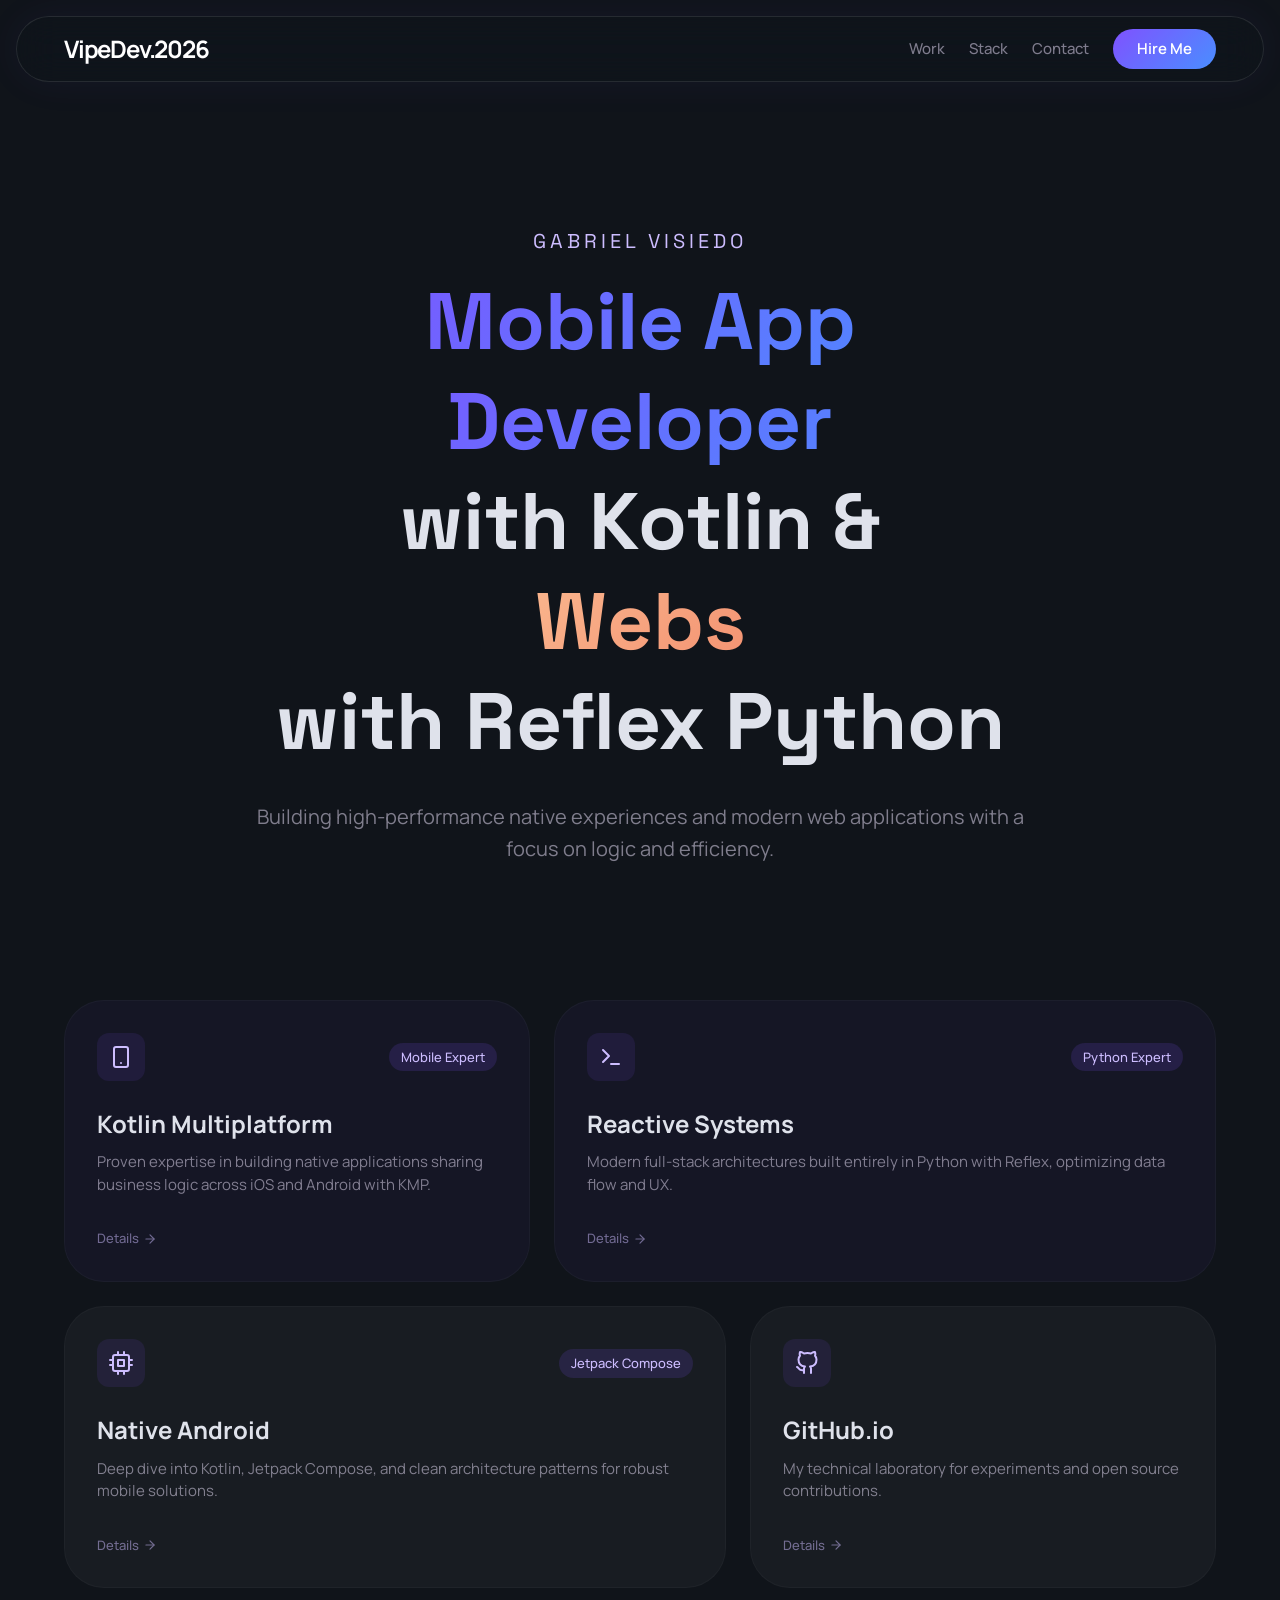
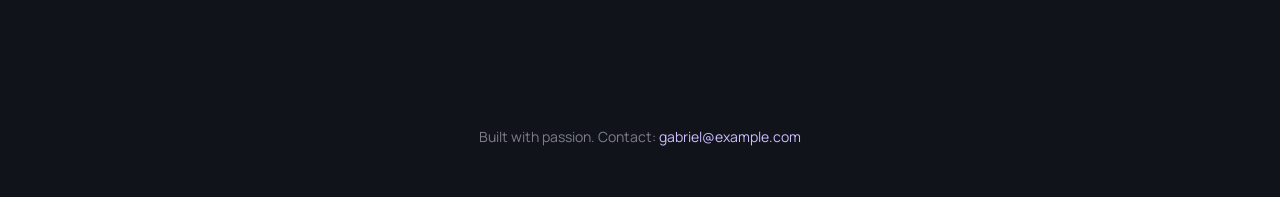
==== index.html @ 8b416e7c "Convert to static HTML/CSS portfolio" ====
<!DOCTYPE html>
<html lang="en">
<head>
    <meta charset="UTF-8">
    <meta name="viewport" content="width=device-width, initial-scale=1.0">
    <title>Gabriel Visiedo | VipeDev ARCHITECT.2026</title>
    <link rel="icon" type="image/x-icon" href="favicon.ico">
    <link rel="preconnect" href="https://fonts.googleapis.com">
    <link rel="preconnect" href="https://fonts.gstatic.com" crossorigin>
    <link href="https://fonts.googleapis.com/css2?family=Manrope:wght@400;600;800&family=Space+Grotesk:wght@500;700&display=swap" rel="stylesheet">
    <link rel="stylesheet" href="styles.css">
</head>
<body>
    <nav class="navbar">
        <div class="navbar-content">
            <h1 class="logo">VipeDev.2026</h1>
            <div class="nav-links">
                <a href="#work" class="nav-link">Work</a>
                <a href="#stack" class="nav-link">Stack</a>
                <a href="#contact" class="nav-link">Contact</a>
                <a href="mailto:gabriel@example.com" class="btn-primary">Hire Me</a>
            </div>
        </div>
    </nav>

    <main>
        <section class="hero">
            <p class="hero-subtitle">Gabriel Visiedo</p>
            <h1 class="hero-title">
                <span class="text-gradient-purple">Mobile App</span>
                <span class="text-gradient-purple">Developer</span>
                <span>with Kotlin &</span>
                <span class="text-gradient-orange">Webs</span>
                <span>with Reflex Python</span>
            </h1>
            <p class="hero-description">
                Building high-performance native experiences and modern web applications with a focus on logic and efficiency.
            </p>
        </section>

        <section class="bento-grid" id="work">
            <article class="bento-card featured">
                <div class="card-header">
                    <div class="icon-box">
                        <svg xmlns="http://www.w3.org/2000/svg" width="24" height="24" viewBox="0 0 24 24" fill="none" stroke="currentColor" stroke-width="2" stroke-linecap="round" stroke-linejoin="round"><rect x="5" y="2" width="14" height="20" rx="2" ry="2"></rect><line x1="12" y1="18" x2="12.01" y2="18"></line></svg>
                    </div>
                    <span class="badge">Mobile Expert</span>
                </div>
                <div class="card-content">
                    <h3>Kotlin Multiplatform</h3>
                    <p>Proven expertise in building native applications sharing business logic across iOS and Android with KMP.</p>
                </div>
                <div class="card-footer">
                    <span>Details</span>
                    <svg xmlns="http://www.w3.org/2000/svg" width="14" height="14" viewBox="0 0 24 24" fill="none" stroke="currentColor" stroke-width="2" stroke-linecap="round" stroke-linejoin="round"><line x1="5" y1="12" x2="19" y2="12"></line><polyline points="12 5 19 12 12 19"></polyline></svg>
                </div>
            </article>

            <article class="bento-card featured">
                <div class="card-header">
                    <div class="icon-box">
                        <svg xmlns="http://www.w3.org/2000/svg" width="24" height="24" viewBox="0 0 24 24" fill="none" stroke="currentColor" stroke-width="2" stroke-linecap="round" stroke-linejoin="round"><polyline points="4 17 10 11 4 5"></polyline><line x1="12" y1="19" x2="20" y2="19"></line></svg>
                    </div>
                    <span class="badge">Python Expert</span>
                </div>
                <div class="card-content">
                    <h3>Reactive Systems</h3>
                    <p>Modern full-stack architectures built entirely in Python with Reflex, optimizing data flow and UX.</p>
                </div>
                <div class="card-footer">
                    <span>Details</span>
                    <svg xmlns="http://www.w3.org/2000/svg" width="14" height="14" viewBox="0 0 24 24" fill="none" stroke="currentColor" stroke-width="2" stroke-linecap="round" stroke-linejoin="round"><line x1="5" y1="12" x2="19" y2="12"></line><polyline points="12 5 19 12 12 19"></polyline></svg>
                </div>
            </article>

            <article class="bento-card">
                <div class="card-header">
                    <div class="icon-box">
                        <svg xmlns="http://www.w3.org/2000/svg" width="24" height="24" viewBox="0 0 24 24" fill="none" stroke="currentColor" stroke-width="2" stroke-linecap="round" stroke-linejoin="round"><rect x="4" y="4" width="16" height="16" rx="2" ry="2"></rect><rect x="9" y="9" width="6" height="6"></rect><line x1="9" y1="1" x2="9" y2="4"></line><line x1="15" y1="1" x2="15" y2="4"></line><line x1="9" y1="20" x2="9" y2="23"></line><line x1="15" y1="20" x2="15" y2="23"></line><line x1="20" y1="9" x2="23" y2="9"></line><line x1="20" y1="14" x2="23" y2="14"></line><line x1="1" y1="9" x2="4" y2="9"></line><line x1="1" y1="14" x2="4" y2="14"></line></svg>
                    </div>
                    <span class="badge">Jetpack Compose</span>
                </div>
                <div class="card-content">
                    <h3>Native Android</h3>
                    <p>Deep dive into Kotlin, Jetpack Compose, and clean architecture patterns for robust mobile solutions.</p>
                </div>
                <div class="card-footer">
                    <span>Details</span>
                    <svg xmlns="http://www.w3.org/2000/svg" width="14" height="14" viewBox="0 0 24 24" fill="none" stroke="currentColor" stroke-width="2" stroke-linecap="round" stroke-linejoin="round"><line x1="5" y1="12" x2="19" y2="12"></line><polyline points="12 5 19 12 12 19"></polyline></svg>
                </div>
            </article>

            <article class="bento-card">
                <div class="card-header">
                    <div class="icon-box">
                        <svg xmlns="http://www.w3.org/2000/svg" width="24" height="24" viewBox="0 0 24 24" fill="none" stroke="currentColor" stroke-width="2" stroke-linecap="round" stroke-linejoin="round"><path d="M9 19c-5 1.5-5-2.5-7-3m14 6v-3.87a3.37 3.37 0 0 0-.94-2.61c3.14-.35 6.44-1.54 6.44-7A5.44 5.44 0 0 0 20 4.77 5.07 5.07 0 0 0 19.91 1S18.73.65 16 2.48a13.38 13.38 0 0 0-7 0C6.27.65 5.09 1 5.09 1A5.07 5.07 0 0 0 5 4.77a5.44 5.44 0 0 0-1.5 3.78c0 5.42 3.3 6.61 6.44 7A3.37 3.37 0 0 0 9 18.13V22"></path></svg>
                    </div>
                </div>
                <div class="card-content">
                    <h3>GitHub.io</h3>
                    <p>My technical laboratory for experiments and open source contributions.</p>
                </div>
                <div class="card-footer">
                    <span>Details</span>
                    <svg xmlns="http://www.w3.org/2000/svg" width="14" height="14" viewBox="0 0 24 24" fill="none" stroke="currentColor" stroke-width="2" stroke-linecap="round" stroke-linejoin="round"><line x1="5" y1="12" x2="19" y2="12"></line><polyline points="12 5 19 12 12 19"></polyline></svg>
                </div>
            </article>
        </section>
    </main>

    <footer id="contact">
        <p>Built with passion. Contact: <a href="mailto:gabriel@example.com">gabriel@example.com</a></p>
    </footer>
</body>
</html>
---- styles.css ----
:root {
    --bg-primary: #10141a;
    --bg-card: #181c22;
    --bg-card-hover: #1c2026;
    --text-primary: #dfe2eb;
    --text-secondary: rgba(202, 195, 216, 0.6);
    --text-accent: #cdbdff;
    --accent-purple: #7f52ff;
    --accent-blue: #4a8eff;
    --accent-orange: #ee755a;
    --border-subtle: rgba(255, 255, 255, 0.03);
    --border-accent: rgba(127, 82, 255, 0.2);
    --shadow-purple: rgba(127, 82, 255, 0.06);
}

* {
    margin: 0;
    padding: 0;
    box-sizing: border-box;
}

html {
    scroll-behavior: smooth;
}

body {
    font-family: 'Manrope', -apple-system, BlinkMacSystemFont, sans-serif;
    background-color: var(--bg-primary);
    color: var(--text-primary);
    line-height: 1.6;
    min-height: 100vh;
}

.navbar {
    position: fixed;
    top: 1rem;
    left: 1rem;
    right: 1rem;
    z-index: 1000;
    backdrop-filter: blur(20px) saturate(150%);
    -webkit-backdrop-filter: blur(20px) saturate(150%);
    background-color: rgba(16, 20, 26, 0.4);
    border: 1px solid rgba(255, 255, 255, 0.1);
    border-radius: 9999px;
    box-shadow: 0 0 40px var(--shadow-purple);
}

.navbar-content {
    max-width: 1200px;
    margin: 0 auto;
    padding: 0.75rem 1.5rem;
    display: flex;
    align-items: center;
    justify-content: space-between;
}

.logo {
    font-size: 1.5rem;
    font-weight: 700;
    letter-spacing: -0.05em;
    color: white;
}

.nav-links {
    display: flex;
    align-items: center;
    gap: 1.5rem;
}

.nav-link {
    color: var(--text-secondary);
    text-decoration: none;
    font-weight: 500;
    font-size: 0.9375rem;
    transition: color 0.2s ease;
}

.nav-link:hover {
    color: var(--text-primary);
}

.btn-primary {
    background: linear-gradient(135deg, var(--accent-purple), var(--accent-blue));
    color: white;
    padding: 0.5rem 1.5rem;
    border-radius: 9999px;
    text-decoration: none;
    font-weight: 600;
    font-size: 0.9375rem;
    transition: transform 0.2s ease, box-shadow 0.2s ease;
}

.btn-primary:hover {
    transform: translateY(-2px);
    box-shadow: 0 4px 20px rgba(127, 82, 255, 0.3);
}

main {
    max-width: 1200px;
    margin: 0 auto;
    padding: 0 1.5rem;
}

.hero {
    padding-top: 25vh;
    padding-bottom: 15vh;
    text-align: center;
    display: flex;
    flex-direction: column;
    align-items: center;
    gap: 1rem;
}

.hero-subtitle {
    font-family: 'Space Grotesk', sans-serif;
    font-size: 1.25rem;
    color: var(--text-accent);
    text-transform: uppercase;
    letter-spacing: 0.2em;
}

.hero-title {
    font-family: 'Space Grotesk', sans-serif;
    font-size: clamp(2.5rem, 8vw, 5rem);
    font-weight: 700;
    line-height: 1.2;
    max-width: 1000px;
    display: flex;
    flex-direction: column;
    gap: 0.25rem;
}

.hero-title span {
    display: block;
}

.text-gradient-purple {
    background: linear-gradient(135deg, var(--accent-purple), var(--accent-blue));
    -webkit-background-clip: text;
    background-clip: text;
    color: transparent;
}

.text-gradient-orange {
    background: linear-gradient(135deg, #ffd3a5, var(--accent-orange));
    -webkit-background-clip: text;
    background-clip: text;
    color: transparent;
}

.hero-description {
    font-size: 1.25rem;
    color: var(--text-secondary);
    max-width: 800px;
    margin-top: 1rem;
}

.bento-grid {
    display: grid;
    grid-template-columns: repeat(12, 1fr);
    gap: 1.5rem;
    padding-bottom: 10vh;
}

.bento-card {
    background-color: var(--bg-card);
    border: 1px solid var(--border-subtle);
    border-radius: 2.5rem;
    padding: 2rem;
    display: flex;
    flex-direction: column;
    cursor: pointer;
    transition: all 0.4s cubic-bezier(0.16, 1, 0.3, 1);
    position: relative;
    overflow: hidden;
    min-height: 280px;
}

.bento-card:hover {
    background-color: var(--bg-card-hover);
    border-color: var(--border-accent);
    transform: translateY(-8px);
    box-shadow: 0 20px 40px rgba(0, 0, 0, 0.4), 0 0 20px rgba(127, 82, 255, 0.05);
}

.bento-card.featured {
    background-color: rgba(127, 82, 255, 0.05);
}

.bento-card:nth-child(1) { grid-column: span 12; }
.bento-card:nth-child(2) { grid-column: span 12; }
.bento-card:nth-child(3) { grid-column: span 12; }
.bento-card:nth-child(4) { grid-column: span 12; }

@media (min-width: 1024px) {
    .bento-card:nth-child(1) { grid-column: span 5; }
    .bento-card:nth-child(2) { grid-column: span 7; }
    .bento-card:nth-child(3) { grid-column: span 7; }
    .bento-card:nth-child(4) { grid-column: span 5; }
}

.card-header {
    display: flex;
    align-items: center;
    justify-content: space-between;
    margin-bottom: 1.5rem;
}

.icon-box {
    width: 48px;
    height: 48px;
    background-color: rgba(127, 82, 255, 0.1);
    border-radius: 0.75rem;
    display: flex;
    align-items: center;
    justify-content: center;
    color: var(--text-accent);
}

.badge {
    background-color: rgba(127, 82, 255, 0.15);
    color: var(--text-accent);
    padding: 0.25rem 0.75rem;
    border-radius: 9999px;
    font-size: 0.8125rem;
    font-weight: 500;
}

.card-content {
    flex: 1;
    display: flex;
    flex-direction: column;
    gap: 0.5rem;
}

.card-content h3 {
    font-size: 1.5rem;
    font-weight: 700;
}

.card-content p {
    color: var(--text-secondary);
    font-size: 0.9375rem;
    line-height: 1.5;
}

.card-footer {
    display: flex;
    align-items: center;
    gap: 0.25rem;
    margin-top: 2rem;
    font-size: 0.8125rem;
    font-weight: 500;
    color: var(--text-accent);
    opacity: 0.5;
    transition: all 0.3s ease;
}

.bento-card:hover .card-footer {
    opacity: 1;
    transform: translateX(4px);
}

.card-footer svg {
    transition: transform 0.3s ease;
}

.bento-card:hover .card-footer svg {
    transform: translateX(4px);
}

footer {
    text-align: center;
    padding: 3rem;
    color: var(--text-secondary);
    font-size: 0.875rem;
}

footer a {
    color: var(--text-accent);
    text-decoration: none;
}

footer a:hover {
    text-decoration: underline;
}

@media (max-width: 768px) {
    .nav-links {
        display: none;
    }
    
    .hero-title {
        font-size: 2rem;
    }
    
    .hero-description {
        font-size: 1rem;
    }
}
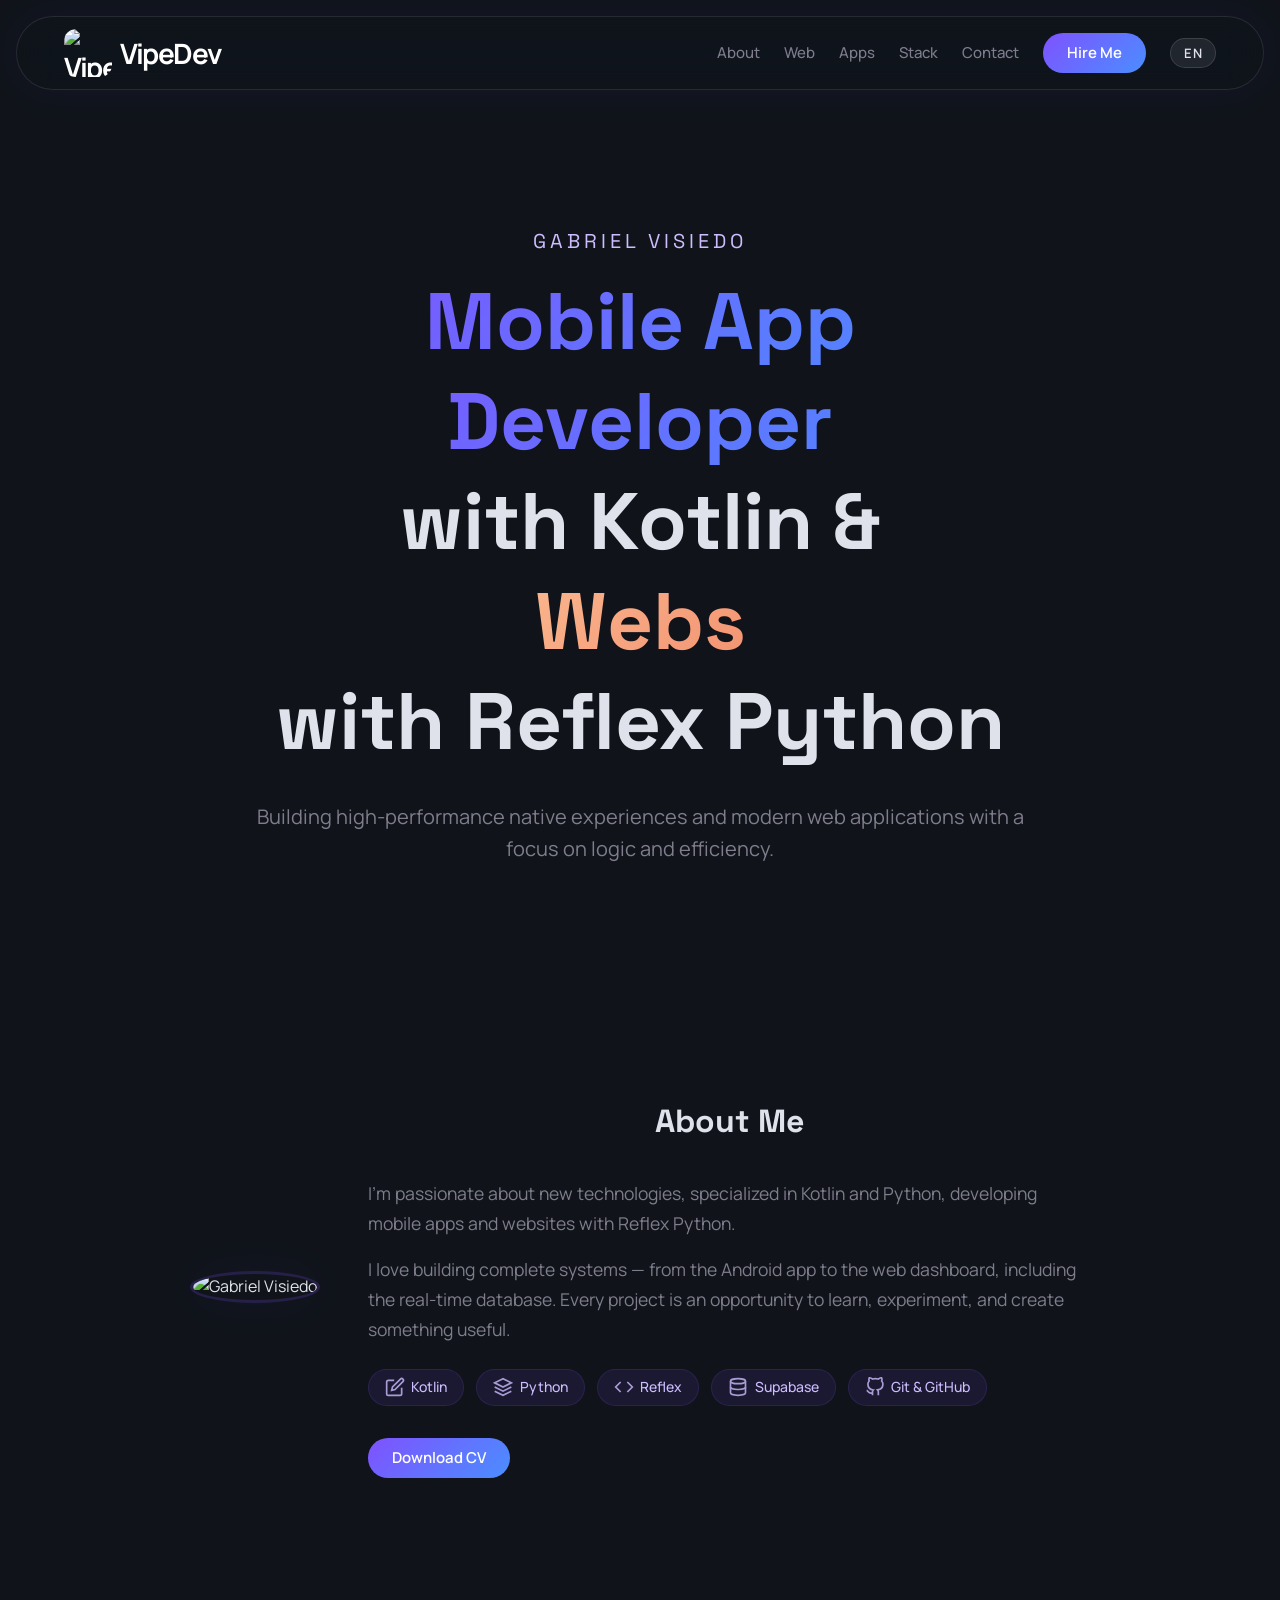
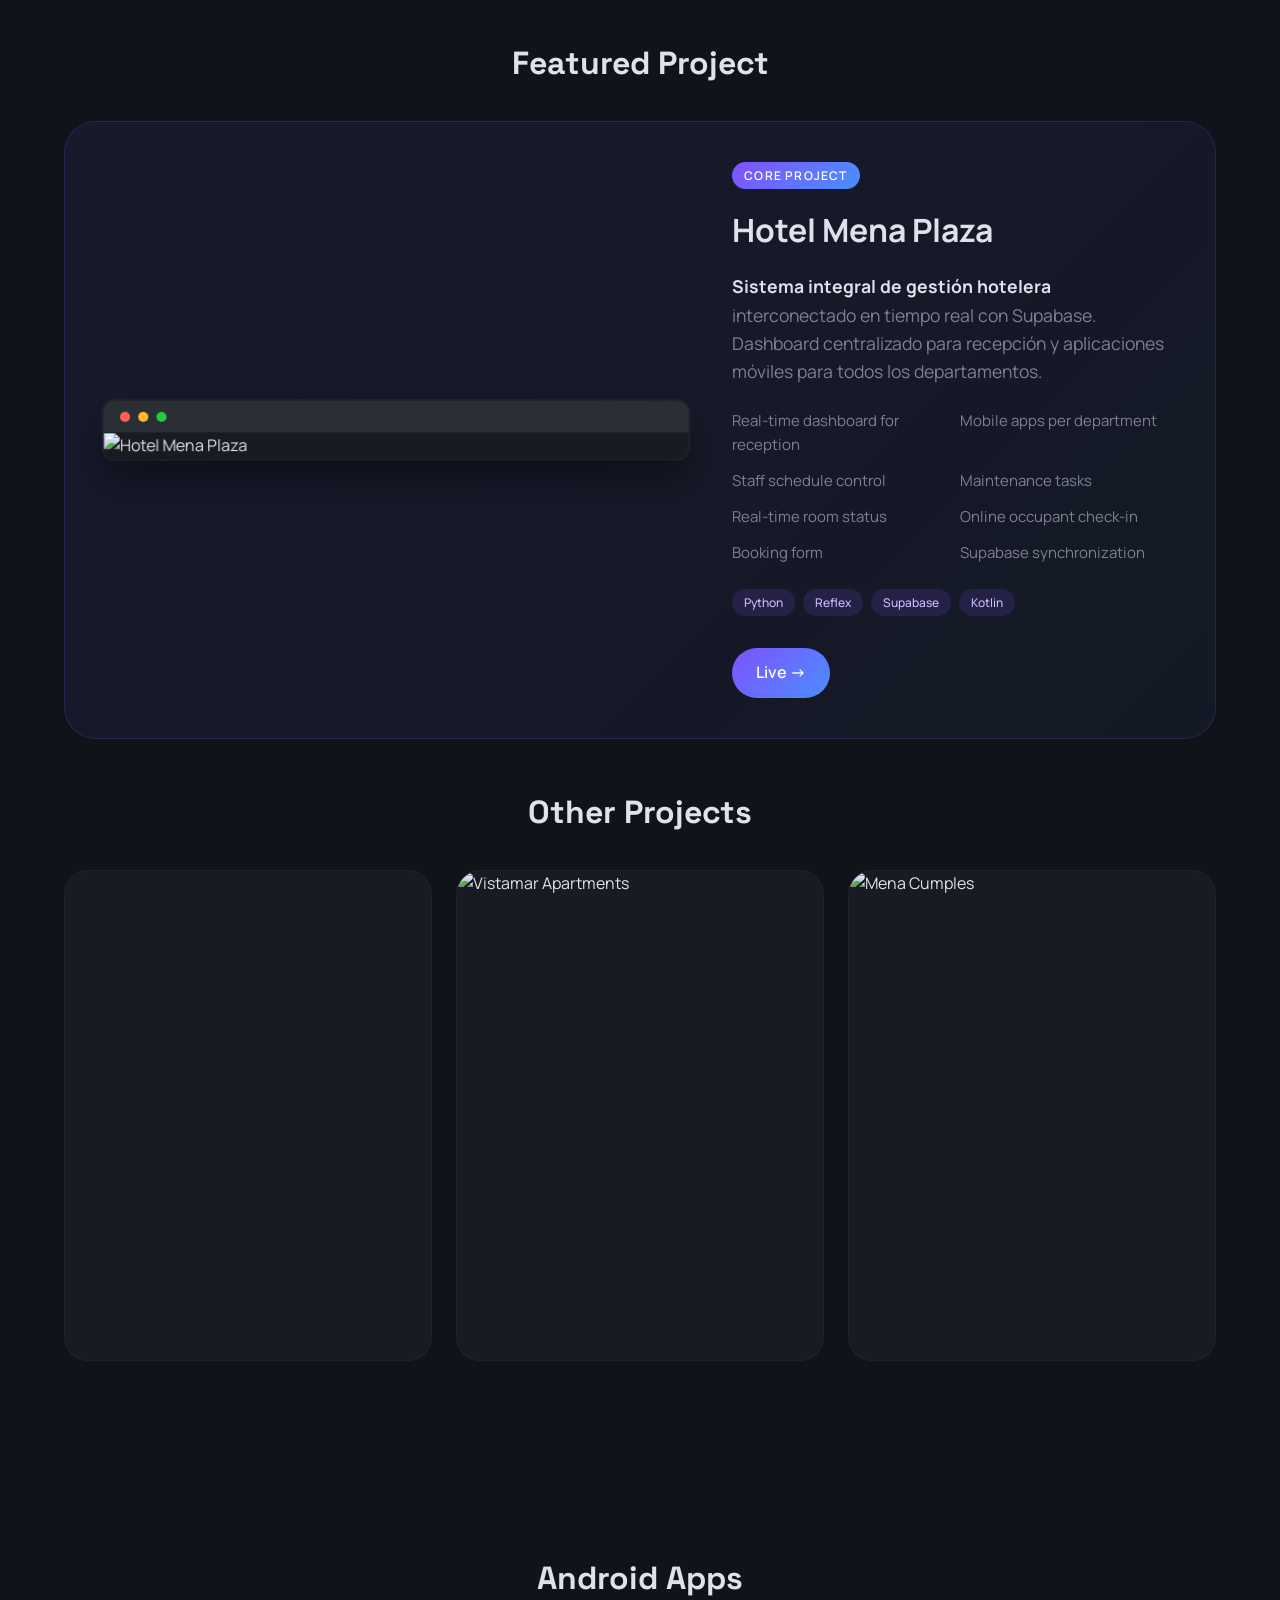
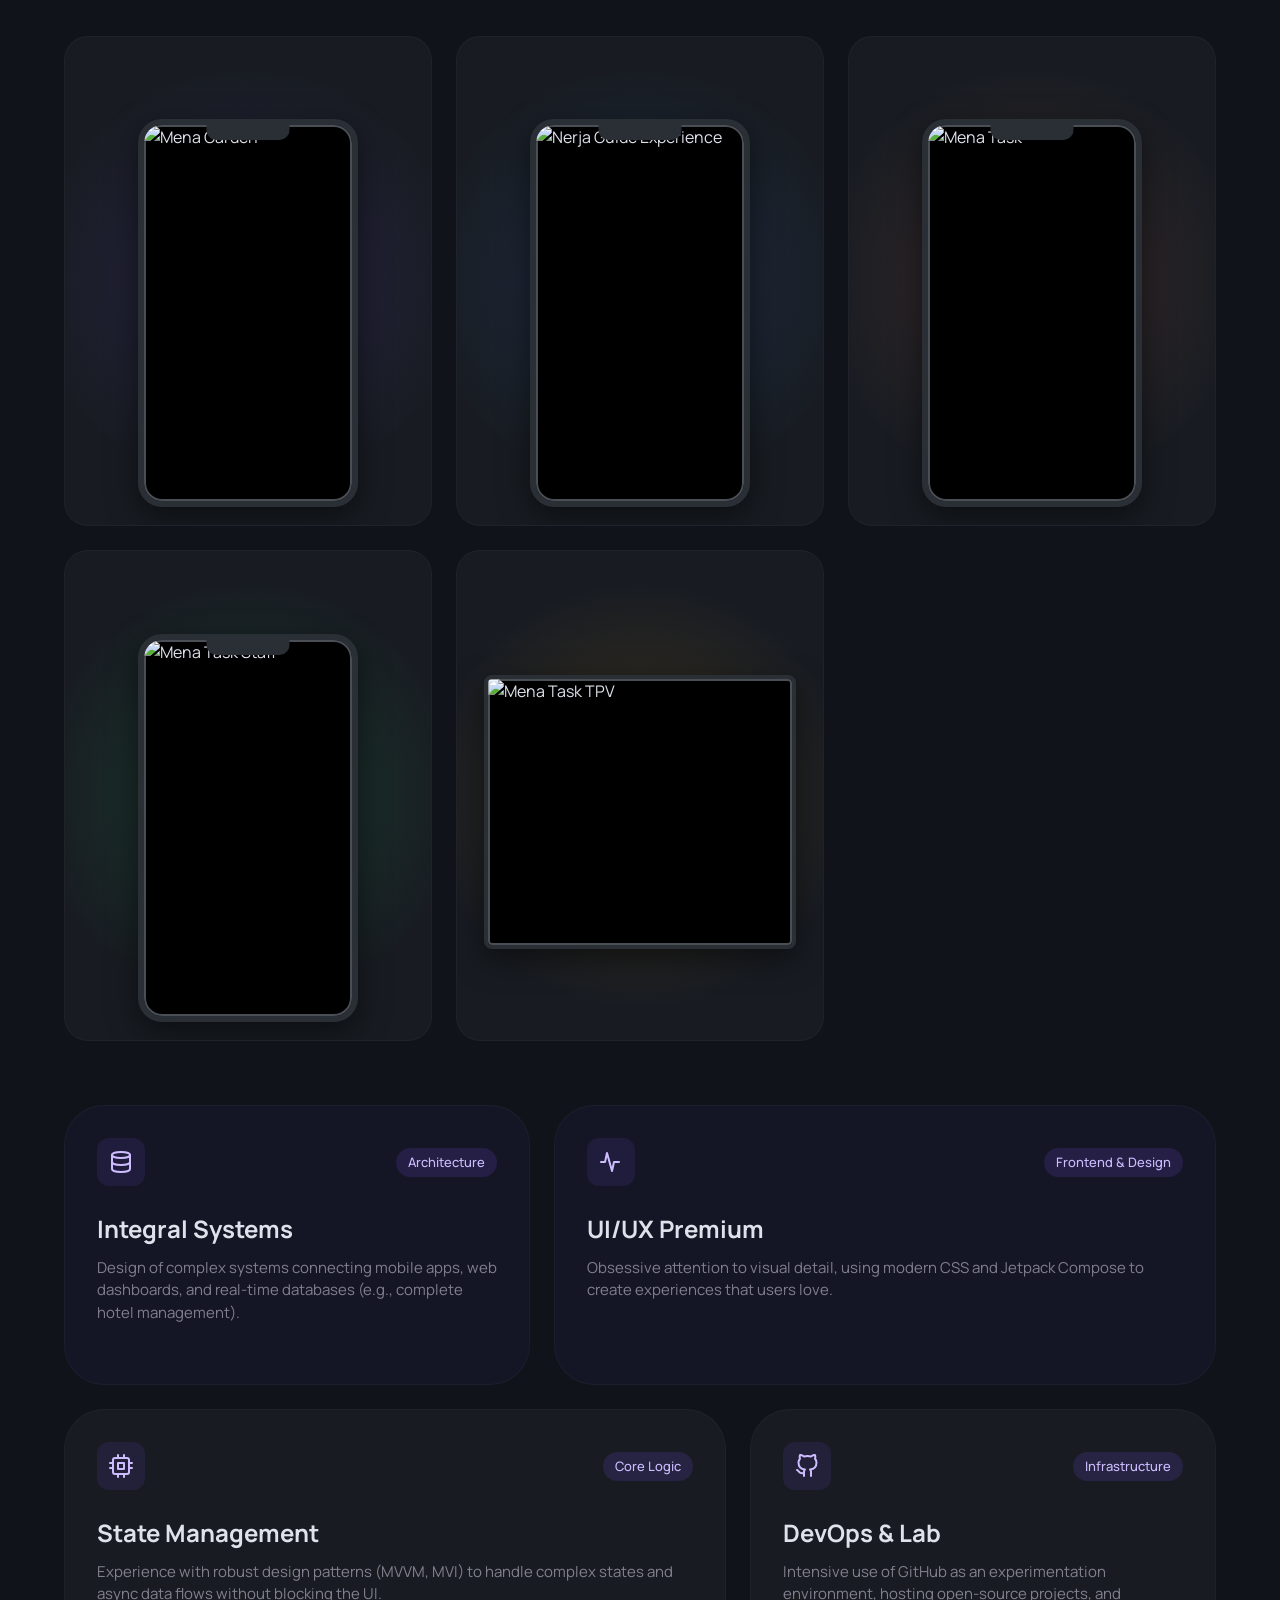
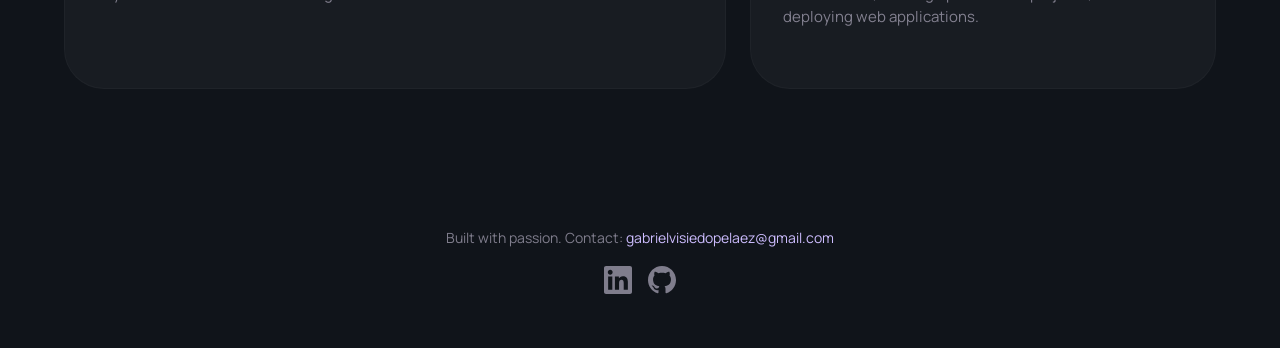
==== commit d019d172: "actualizando web con nuevas features" ====
--- a/index.html
+++ b/index.html
@@ -1,10 +1,19 @@
 <!DOCTYPE html>
-<html lang="en">
+<html lang="es">
 <head>
     <meta charset="UTF-8">
     <meta name="viewport" content="width=device-width, initial-scale=1.0">
     <title>Gabriel Visiedo | VipeDev ARCHITECT.2026</title>
-    <link rel="icon" type="image/x-icon" href="favicon.ico">
+    <link rel="icon" href="favicon.ico">
+    <meta name="description" content="Gabriel Visiedo | VipeDev – Mobile App Developer with Kotlin & Web Developer with Reflex Python. Portafolio de aplicaciones Android, dashboards web y sistemas integrales.">
+    <meta property="og:title" content="Gabriel Visiedo | VipeDev">
+    <meta property="og:description" content="Mobile App Developer with Kotlin & Web Developer with Reflex Python. Building high-performance native experiences and modern web applications.">
+    <meta property="og:image" content="https://gaby79dev.github.io/images/icon.webp">
+    <meta property="og:url" content="https://gaby79dev.github.io">
+    <meta property="og:type" content="website">
+    <meta name="twitter:card" content="summary_large_image">
+    <meta name="twitter:title" content="Gabriel Visiedo | VipeDev">
+    <meta name="twitter:description" content="Mobile App Developer with Kotlin & Web Developer with Reflex Python.">
     <link rel="preconnect" href="https://fonts.googleapis.com">
     <link rel="preconnect" href="https://fonts.gstatic.com" crossorigin>
     <link href="https://fonts.googleapis.com/css2?family=Manrope:wght@400;600;800&family=Space+Grotesk:wght@500;700&display=swap" rel="stylesheet">
@@ -13,63 +22,280 @@
 <body>
     <nav class="navbar">
         <div class="navbar-content">
-            <h1 class="logo">VipeDev.2026</h1>
-            <div class="nav-links">
-                <a href="#work" class="nav-link">Work</a>
-                <a href="#stack" class="nav-link">Stack</a>
-                <a href="#contact" class="nav-link">Contact</a>
-                <a href="mailto:gabriel@example.com" class="btn-primary">Hire Me</a>
+            <h1 class="logo">
+                <img src="images/icon.webp" alt="VipeDev" class="logo-icon">
+                VipeDev
+            </h1>
+            <button class="hamburger" aria-label="Abrir menú" aria-expanded="false">
+                <span></span>
+                <span></span>
+                <span></span>
+            </button>
+            <div class="nav-links" id="navLinks">
+                <a href="#about" class="nav-link" data-nav data-i18n="nav-about">Sobre mí</a>
+                <a href="#projects" class="nav-link" data-nav data-i18n="nav-projects">Web</a>
+                <a href="#apps" class="nav-link" data-nav data-i18n="nav-apps">Apps</a>
+                <a href="#work" class="nav-link" data-nav data-i18n="nav-stack">Stack</a>
+                <a href="#contact" class="nav-link" data-nav data-i18n="nav-contact">Contacto</a>
+                <a href="mailto:gabrielvisiedopelaez@gmail.com" class="btn-primary" data-nav data-i18n="nav-hire">Contrátame</a>
+                <button class="lang-toggle" data-nav onclick="toggleLanguage()" aria-label="Cambiar idioma">
+                    <span class="lang-current" id="langLabel">ES</span>
+                </button>
             </div>
         </div>
     </nav>
 
     <main>
         <section class="hero">
-            <p class="hero-subtitle">Gabriel Visiedo</p>
+            <p class="hero-subtitle" data-i18n="hero-subtitle">Gabriel Visiedo</p>
             <h1 class="hero-title">
-                <span class="text-gradient-purple">Mobile App</span>
-                <span class="text-gradient-purple">Developer</span>
-                <span>with Kotlin &</span>
-                <span class="text-gradient-orange">Webs</span>
-                <span>with Reflex Python</span>
+                <span class="text-gradient-purple" data-i18n="hero-line-1">Mobile App</span>
+                <span class="text-gradient-purple" data-i18n="hero-line-2">Developer</span>
+                <span data-i18n="hero-line-3">con Kotlin &</span>
+                <span class="text-gradient-orange" data-i18n="hero-line-4">Webs</span>
+                <span data-i18n="hero-line-5">con Reflex Python</span>
             </h1>
-            <p class="hero-description">
-                Building high-performance native experiences and modern web applications with a focus on logic and efficiency.
+            <p class="hero-description" data-i18n="hero-desc">
+                Creando experiencias nativas de alto rendimiento y aplicaciones web modernas con enfoque en lógica y eficiencia.
             </p>
+        </section>
+
+        <section class="about" id="about">
+            <div class="about-content">
+                <div class="about-avatar">
+                    <img src="images/icon.webp" alt="Gabriel Visiedo" class="about-photo" loading="lazy">
+                </div>
+                <div class="about-text">
+                    <h2 class="section-title about-title" data-i18n="about-title">Sobre mí</h2>
+                    <p class="about-bio" data-i18n="about-bio-1">
+                        Soy un apasionado de las nuevas tecnologías, especializado en Kotlin y Python,
+                        desarrollando aplicaciones móviles y webs con Reflex Python.
+                    </p>
+                    <p class="about-bio" data-i18n="about-bio-2">
+                        Me encanta construir sistemas completos — desde la app Android hasta el dashboard web,
+                        pasando por la base de datos en tiempo real. Cada proyecto es una oportunidad para
+                        aprender, experimentar y crear algo útil.
+                    </p>
+                    <div class="about-stack">
+                        <span class="stack-item">
+                            <svg width="20" height="20" viewBox="0 0 24 24" fill="none" stroke="currentColor" stroke-width="2"><path d="M11 4H4a2 2 0 0 0-2 2v14a2 2 0 0 0 2 2h14a2 2 0 0 0 2-2v-7"/><path d="M18.5 2.5a2.121 2.121 0 0 1 3 3L12 15l-4 1 1-4 9.5-9.5z"/></svg>
+                            Kotlin
+                        </span>
+                        <span class="stack-item">
+                            <svg width="20" height="20" viewBox="0 0 24 24" fill="none" stroke="currentColor" stroke-width="2"><path d="M12 2L2 7l10 5 10-5-10-5z"/><path d="M2 17l10 5 10-5"/><path d="M2 12l10 5 10-5"/></svg>
+                            Python
+                        </span>
+                        <span class="stack-item">
+                            <svg width="20" height="20" viewBox="0 0 24 24" fill="none" stroke="currentColor" stroke-width="2"><polyline points="16 18 22 12 16 6"/><polyline points="8 6 2 12 8 18"/></svg>
+                            Reflex
+                        </span>
+                        <span class="stack-item">
+                            <svg width="20" height="20" viewBox="0 0 24 24" fill="none" stroke="currentColor" stroke-width="2"><ellipse cx="12" cy="5" rx="9" ry="3"/><path d="M21 12c0 1.66-4 3-9 3s-9-1.34-9-3"/><path d="M3 5v14c0 1.66 4 3 9 3s9-1.34 9-3V5"/></svg>
+                            Supabase
+                        </span>
+                        <span class="stack-item">
+                            <svg width="20" height="20" viewBox="0 0 24 24" fill="none" stroke="currentColor" stroke-width="2"><path d="M9 19c-5 1.5-5-2.5-7-3m14 6v-3.87a3.37 3.37 0 0 0-.94-2.61c3.14-.35 6.44-1.54 6.44-7A5.44 5.44 0 0 0 20 4.77 5.07 5.07 0 0 0 19.91 1S18.73.65 16 2.48a13.38 13.38 0 0 0-7 0C6.27.65 5.09 1 5.09 1A5.07 5.07 0 0 0 5 4.77a5.44 5.44 0 0 0-1.5 3.78c0 5.42 3.3 6.61 6.44 7A3.37 3.37 0 0 0 9 18.13V22"/></svg>
+                            Git & GitHub
+                        </span>
+                    </div>
+                    <a href="#" class="btn-primary about-cv" data-i18n="about-cv" onclick="alert('Añade aquí tu CV en PDF'); return false;">Descargar CV</a>
+                </div>
+            </div>
+        </section>
+
+        <section class="projects" id="projects">
+            <h2 class="section-title" data-i18n="projects-featured">Proyecto Destacado</h2>
+            
+            <article class="featured-project">
+                <div class="browser-mockup-container">
+                    <div class="browser-mockup">
+                        <div class="browser-header">
+                            <span class="browser-dot red"></span>
+                            <span class="browser-dot yellow"></span>
+                            <span class="browser-dot green"></span>
+                        </div>
+                        <img src="images/web_hotel_1.png" alt="Hotel Mena Plaza" class="featured-screenshot" loading="lazy">
+                    </div>
+                </div>
+                <div class="featured-info">
+                    <div class="featured-badge" data-i18n="featured-badge">Proyecto Principal</div>
+                    <h3 data-i18n="featured-title">Hotel Mena Plaza</h3>
+                    <p class="featured-description" data-i18n-html="featured-desc">
+                        <strong>Sistema integral de gestión hotelera</strong> interconectado en tiempo real con Supabase. 
+                        Dashboard centralizado para recepción y aplicaciones móviles para todos los departamentos.
+                    </p>
+                    <ul class="featured-features">
+                        <li><span data-i18n="featured-1">Dashboard en tiempo real para recepción</span></li>
+                        <li><span data-i18n="featured-2">Apps móviles por departamento</span></li>
+                        <li><span data-i18n="featured-3">Control de horario del personal</span></li>
+                        <li><span data-i18n="featured-4">Tareas de mantenimiento</span></li>
+                        <li><span data-i18n="featured-5">Estado de habitaciones en tiempo real</span></li>
+                        <li><span data-i18n="featured-6">Check-in online de ocupantes</span></li>
+                        <li><span data-i18n="featured-7">Formulario de reservas</span></li>
+                        <li><span data-i18n="featured-8">Sincronización Supabase</span></li>
+                    </ul>
+                    <div class="project-tags">
+                        <span class="tag">Python</span>
+                        <span class="tag">Reflex</span>
+                        <span class="tag">Supabase</span>
+                        <span class="tag">Kotlin</span>
+                    </div>
+                    <a href="https://www.hotelmenaplaza.es/" target="_blank" class="btn-live" data-i18n="featured-live">Demo →</a>
+                </div>
+            </article>
+
+            <h2 class="section-title" data-i18n="projects-other">Otros Proyectos</h2>
+            
+            <div class="projects-grid">
+                <article class="project-card">
+                    <img src="images/web_hotel_1.png" alt="Hotel Mena Plaza" class="project-screenshot" loading="lazy" onerror="this.style.display='none'">
+                    <div class="project-overlay">
+                        <h3 data-i18n="project-hotel-title">Hotel Mena Plaza</h3>
+                        <p data-i18n="project-hotel-desc">Gestión hotelera con reservas, habitaciones y multiidioma</p>
+                        <div class="project-tags">
+                            <span class="tag">Python</span>
+                            <span class="tag">Reflex</span>
+                        </div>
+                        <a href="https://www.hotelmenaplaza.es/" target="_blank" class="project-link" data-i18n="project-hotel-live">Demo →</a>
+                    </div>
+                </article>
+
+                <article class="project-card">
+                    <img src="images/vistamar_web.png" alt="Vistamar Apartments" class="project-screenshot" loading="lazy">
+                    <div class="project-overlay">
+                        <h3 data-i18n="project-vistamar-title">Vistamar Apartments</h3>
+                        <p data-i18n="project-vistamar-desc">Web para apartamentos turísticos con booking</p>
+                        <div class="project-tags">
+                            <span class="tag">Python</span>
+                            <span class="tag">Reflex</span>
+                        </div>
+                        <a href="https://www.vistamarnerja.com/" target="_blank" class="project-link" data-i18n="project-vistamar-live">Demo →</a>
+                    </div>
+                </article>
+
+                <article class="project-card">
+                    <img src="images/mena_cumples.png" alt="Mena Cumples" class="project-screenshot" loading="lazy">
+                    <div class="project-overlay">
+                        <h3 data-i18n="project-cumples-title">Mena Cumples</h3>
+                        <p data-i18n="project-cumples-desc">Plataforma para eventos y celebraciones</p>
+                        <div class="project-tags">
+                            <span class="tag">Python</span>
+                            <span class="tag">Reflex</span>
+                        </div>
+                        <a href="https://mena_cumples-gray-wood.reflex.run/" target="_blank" class="project-link" data-i18n="project-cumples-live">Demo →</a>
+                    </div>
+                </article>
+            </div>
+        </section>
+
+        <section class="apps" id="apps">
+            <h2 class="section-title" data-i18n="apps-title">Apps Android</h2>
+            
+            <div class="projects-grid">
+                <article class="app-card">
+                    <div class="app-card-bg gradient-1"></div>
+                    <div class="phone-mockup">
+                        <img src="images/mena_garden.webp" alt="Mena Garden" class="app-screenshot" loading="lazy">
+                    </div>
+                    <div class="app-overlay">
+                        <h3 data-i18n="app-garden-title">Mena Garden</h3>
+                        <p data-i18n="app-garden-desc">App para GastroBar en Nerja</p>
+                        <div class="project-tags">
+                            <span class="tag">Kotlin</span>
+                            <span class="tag">Play Store</span>
+                        </div>
+                        <a href="https://play.google.com/store/apps/details?id=com.garden.menagarden&hl=es" target="_blank" class="project-link" data-i18n="app-garden-link">Play Store →</a>
+                    </div>
+                </article>
+
+                <article class="app-card">
+                    <div class="app-card-bg gradient-2"></div>
+                    <div class="phone-mockup">
+                        <img src="images/nerja_experience.jpg" alt="Nerja Guide Experience" class="app-screenshot" loading="lazy">
+                    </div>
+                    <div class="app-overlay">
+                        <h3 data-i18n="app-nerja-title">Nerja Guide Experience</h3>
+                        <p data-i18n="app-nerja-desc">Guía turística de Nerja</p>
+                        <div class="project-tags">
+                            <span class="tag">Kotlin</span>
+                            <span class="tag">Play Store</span>
+                        </div>
+                        <a href="https://play.google.com/store/apps/details?id=com.nerjaexperienceguide.nerjaexperienceguide&hl=es_PA" target="_blank" class="project-link" data-i18n="app-nerja-link">Play Store →</a>
+                    </div>
+                </article>
+
+                <article class="app-card">
+                    <div class="app-card-bg gradient-3"></div>
+                    <div class="phone-mockup">
+                        <img src="images/mena_task.png" alt="Mena Task" class="app-screenshot" loading="lazy">
+                    </div>
+                    <div class="app-overlay">
+                        <h3 data-i18n="app-task-title">MenaTask</h3>
+                        <p data-i18n="app-task-desc">Gestión hotelera interna</p>
+                        <div class="project-tags">
+                            <span class="tag">Kotlin</span>
+                            <span class="tag">APK</span>
+                        </div>
+                    </div>
+                </article>
+
+                <article class="app-card">
+                    <div class="app-card-bg gradient-4"></div>
+                    <div class="phone-mockup">
+                        <img src="images/mena_task_staff.png" alt="Mena Task Staff" class="app-screenshot" loading="lazy">
+                    </div>
+                    <div class="app-overlay">
+                        <h3 data-i18n="app-staff-title">Mena Task Staff</h3>
+                        <p data-i18n="app-staff-desc">Gestión de personal del hotel</p>
+                        <div class="project-tags">
+                            <span class="tag">Kotlin</span>
+                            <span class="tag">APK</span>
+                        </div>
+                    </div>
+                </article>
+
+                <article class="app-card">
+                    <div class="app-card-bg gradient-5"></div>
+                    <div class="phone-mockup desktop-mockup">
+                        <img src="images/tpv_kmp.png" alt="Mena Task TPV" class="app-screenshot" loading="lazy">
+                    </div>
+                    <div class="app-overlay">
+                        <h3 data-i18n="app-tpv-title">Mena Task TPV</h3>
+                        <p data-i18n="app-tpv-desc">Sistema TPV para Windows (KMP)</p>
+                        <div class="project-tags">
+                            <span class="tag">Kotlin</span>
+                            <span class="tag">KMP</span>
+                            <span class="tag">Desktop</span>
+                        </div>
+                    </div>
+                </article>
+            </div>
         </section>
 
         <section class="bento-grid" id="work">
             <article class="bento-card featured">
                 <div class="card-header">
                     <div class="icon-box">
-                        <svg xmlns="http://www.w3.org/2000/svg" width="24" height="24" viewBox="0 0 24 24" fill="none" stroke="currentColor" stroke-width="2" stroke-linecap="round" stroke-linejoin="round"><rect x="5" y="2" width="14" height="20" rx="2" ry="2"></rect><line x1="12" y1="18" x2="12.01" y2="18"></line></svg>
-                    </div>
-                    <span class="badge">Mobile Expert</span>
+                        <svg xmlns="http://www.w3.org/2000/svg" width="24" height="24" viewBox="0 0 24 24" fill="none" stroke="currentColor" stroke-width="2" stroke-linecap="round" stroke-linejoin="round"><ellipse cx="12" cy="5" rx="9" ry="3"></ellipse><path d="M21 12c0 1.66-4 3-9 3s-9-1.34-9-3"></path><path d="M3 5v14c0 1.66 4 3 9 3s9-1.34 9-3V5"></path></svg>
+                    </div>
+                    <span class="badge" data-i18n="bento-arch-badge">Arquitectura</span>
                 </div>
                 <div class="card-content">
-                    <h3>Kotlin Multiplatform</h3>
-                    <p>Proven expertise in building native applications sharing business logic across iOS and Android with KMP.</p>
-                </div>
-                <div class="card-footer">
-                    <span>Details</span>
-                    <svg xmlns="http://www.w3.org/2000/svg" width="14" height="14" viewBox="0 0 24 24" fill="none" stroke="currentColor" stroke-width="2" stroke-linecap="round" stroke-linejoin="round"><line x1="5" y1="12" x2="19" y2="12"></line><polyline points="12 5 19 12 12 19"></polyline></svg>
+                    <h3 data-i18n="bento-arch-title">Sistemas Integrales</h3>
+                    <p data-i18n="bento-arch-desc">Diseño de sistemas complejos que conectan aplicaciones móviles, dashboards web y bases de datos en tiempo real (Ej: Gestión integral hotelera).</p>
                 </div>
             </article>
 
             <article class="bento-card featured">
                 <div class="card-header">
                     <div class="icon-box">
-                        <svg xmlns="http://www.w3.org/2000/svg" width="24" height="24" viewBox="0 0 24 24" fill="none" stroke="currentColor" stroke-width="2" stroke-linecap="round" stroke-linejoin="round"><polyline points="4 17 10 11 4 5"></polyline><line x1="12" y1="19" x2="20" y2="19"></line></svg>
-                    </div>
-                    <span class="badge">Python Expert</span>
+                        <svg xmlns="http://www.w3.org/2000/svg" width="24" height="24" viewBox="0 0 24 24" fill="none" stroke="currentColor" stroke-width="2" stroke-linecap="round" stroke-linejoin="round"><path d="M2 12h4l2-9 5 18 2-9h5"></path></svg>
+                    </div>
+                    <span class="badge" data-i18n="bento-ui-badge">Frontend & Diseño</span>
                 </div>
                 <div class="card-content">
-                    <h3>Reactive Systems</h3>
-                    <p>Modern full-stack architectures built entirely in Python with Reflex, optimizing data flow and UX.</p>
-                </div>
-                <div class="card-footer">
-                    <span>Details</span>
-                    <svg xmlns="http://www.w3.org/2000/svg" width="14" height="14" viewBox="0 0 24 24" fill="none" stroke="currentColor" stroke-width="2" stroke-linecap="round" stroke-linejoin="round"><line x1="5" y1="12" x2="19" y2="12"></line><polyline points="12 5 19 12 12 19"></polyline></svg>
+                    <h3 data-i18n="bento-ui-title">UI/UX Premium</h3>
+                    <p data-i18n="bento-ui-desc">Cuidado obsesivo por el detalle visual, utilizando CSS moderno y Jetpack Compose para crear experiencias que enamoran al usuario final.</p>
                 </div>
             </article>
 
@@ -78,15 +304,11 @@
                     <div class="icon-box">
                         <svg xmlns="http://www.w3.org/2000/svg" width="24" height="24" viewBox="0 0 24 24" fill="none" stroke="currentColor" stroke-width="2" stroke-linecap="round" stroke-linejoin="round"><rect x="4" y="4" width="16" height="16" rx="2" ry="2"></rect><rect x="9" y="9" width="6" height="6"></rect><line x1="9" y1="1" x2="9" y2="4"></line><line x1="15" y1="1" x2="15" y2="4"></line><line x1="9" y1="20" x2="9" y2="23"></line><line x1="15" y1="20" x2="15" y2="23"></line><line x1="20" y1="9" x2="23" y2="9"></line><line x1="20" y1="14" x2="23" y2="14"></line><line x1="1" y1="9" x2="4" y2="9"></line><line x1="1" y1="14" x2="4" y2="14"></line></svg>
                     </div>
-                    <span class="badge">Jetpack Compose</span>
+                    <span class="badge" data-i18n="bento-state-badge">Core Logic</span>
                 </div>
                 <div class="card-content">
-                    <h3>Native Android</h3>
-                    <p>Deep dive into Kotlin, Jetpack Compose, and clean architecture patterns for robust mobile solutions.</p>
-                </div>
-                <div class="card-footer">
-                    <span>Details</span>
-                    <svg xmlns="http://www.w3.org/2000/svg" width="14" height="14" viewBox="0 0 24 24" fill="none" stroke="currentColor" stroke-width="2" stroke-linecap="round" stroke-linejoin="round"><line x1="5" y1="12" x2="19" y2="12"></line><polyline points="12 5 19 12 12 19"></polyline></svg>
+                    <h3 data-i18n="bento-state-title">Gestión de Estados</h3>
+                    <p data-i18n="bento-state-desc">Experiencia en patrones de diseño robustos (MVVM, MVI) para manejar estados complejos y flujos de datos asíncronos sin bloqueos en la interfaz.</p>
                 </div>
             </article>
 
@@ -95,21 +317,75 @@
                     <div class="icon-box">
                         <svg xmlns="http://www.w3.org/2000/svg" width="24" height="24" viewBox="0 0 24 24" fill="none" stroke="currentColor" stroke-width="2" stroke-linecap="round" stroke-linejoin="round"><path d="M9 19c-5 1.5-5-2.5-7-3m14 6v-3.87a3.37 3.37 0 0 0-.94-2.61c3.14-.35 6.44-1.54 6.44-7A5.44 5.44 0 0 0 20 4.77 5.07 5.07 0 0 0 19.91 1S18.73.65 16 2.48a13.38 13.38 0 0 0-7 0C6.27.65 5.09 1 5.09 1A5.07 5.07 0 0 0 5 4.77a5.44 5.44 0 0 0-1.5 3.78c0 5.42 3.3 6.61 6.44 7A3.37 3.37 0 0 0 9 18.13V22"></path></svg>
                     </div>
+                    <span class="badge" data-i18n="bento-devops-badge">Infraestructura</span>
                 </div>
                 <div class="card-content">
-                    <h3>GitHub.io</h3>
-                    <p>My technical laboratory for experiments and open source contributions.</p>
-                </div>
-                <div class="card-footer">
-                    <span>Details</span>
-                    <svg xmlns="http://www.w3.org/2000/svg" width="14" height="14" viewBox="0 0 24 24" fill="none" stroke="currentColor" stroke-width="2" stroke-linecap="round" stroke-linejoin="round"><line x1="5" y1="12" x2="19" y2="12"></line><polyline points="12 5 19 12 12 19"></polyline></svg>
+                    <h3 data-i18n="bento-devops-title">DevOps & Laboratorio</h3>
+                    <p data-i18n="bento-devops-desc">Uso intensivo de GitHub como entorno de experimentación, alojamiento de proyectos open source y despliegue de aplicaciones web.</p>
                 </div>
             </article>
         </section>
     </main>
 
     <footer id="contact">
-        <p>Built with passion. Contact: <a href="mailto:gabriel@example.com">gabriel@example.com</a></p>
+        <p><span data-i18n="footer-text">Hecho con pasión. Contacto:</span> <a href="mailto:gabrielvisiedopelaez@gmail.com">gabrielvisiedopelaez@gmail.com</a></p>
+        <div class="social-links">
+            <a href="https://www.linkedin.com/in/gabriel-visiedo-pel%C3%A1ez-993675303/" target="_blank" rel="noopener noreferrer" class="social-link" aria-label="LinkedIn">
+                <svg xmlns="http://www.w3.org/2000/svg" width="24" height="24" viewBox="0 0 24 24" fill="currentColor"><path d="M20.447 20.452h-3.554v-5.569c0-1.328-.027-3.037-1.852-3.037-1.853 0-2.136 1.445-2.136 2.939v5.667H9.351V9h3.414v1.561h.046c.477-.9 1.637-1.85 3.37-1.85 3.601 0 4.267 2.37 4.267 5.455v6.286zM5.337 7.433c-1.144 0-2.063-.926-2.063-2.065 0-1.138.92-2.063 2.063-2.063 1.14 0 2.064.925 2.064 2.063 0 1.139-.925 2.065-2.064 2.065zm1.782 13.019H3.555V9h3.564v11.452zM22.225 0H1.771C.792 0 0 .774 0 1.729v20.542C0 23.227.792 24 1.771 24h20.451C23.2 24 24 23.227 24 22.271V1.729C24 .774 23.2 0 22.222 0h.003z"/></svg>
+            </a>
+            <a href="https://github.com/Gaby79dev" target="_blank" rel="noopener noreferrer" class="social-link" aria-label="GitHub">
+                <svg xmlns="http://www.w3.org/2000/svg" width="24" height="24" viewBox="0 0 24 24" fill="currentColor"><path d="M12 0c-6.626 0-12 5.373-12 12 0 5.302 3.438 9.8 8.207 11.387.599.111.793-.261.793-.577v-2.234c-3.338.726-4.033-1.416-4.033-1.416-.546-1.387-1.333-1.756-1.333-1.756-1.089-.745.083-.729.083-.729 1.205.084 1.839 1.237 1.839 1.237 1.07 1.834 2.807 1.304 3.492.997.107-.775.418-1.305.762-1.604-2.665-.305-5.467-1.334-5.467-5.931 0-1.311.469-2.381 1.236-3.221-.124-.303-.535-1.524.117-3.176 0 0 1.008-.322 3.301 1.23.957-.266 1.983-.399 3.003-.404 1.02.005 2.047.138 3.006.404 2.291-1.552 3.297-1.23 3.297-1.23.653 1.653.242 2.874.118 3.176.77.84 1.235 1.911 1.235 3.221 0 4.609-2.807 5.624-5.479 5.921.43.372.823 1.102.823 2.222v3.293c0 .319.192.694.801.576 4.765-1.589 8.199-6.086 8.199-11.386 0-6.627-5.373-12-12-12z"/></svg>
+            </a>
+        </div>
     </footer>
+
+    <script src="translations.js"></script>
+    <script>
+        const hamburger = document.querySelector('.hamburger');
+        const navLinks = document.getElementById('navLinks');
+
+        function toggleMenu() {
+            const isOpen = navLinks.classList.toggle('nav-open');
+            hamburger.classList.toggle('hamburger-active');
+            hamburger.setAttribute('aria-expanded', isOpen);
+            document.body.style.overflow = isOpen ? 'hidden' : '';
+        }
+
+        hamburger.addEventListener('click', toggleMenu);
+
+        document.querySelectorAll('[data-nav]').forEach(link => {
+            link.addEventListener('click', () => {
+                if (navLinks.classList.contains('nav-open')) toggleMenu();
+            });
+        });
+
+        function setLanguage(lang) {
+            const t = translations[lang];
+            if (!t) return;
+            document.documentElement.lang = lang;
+            document.getElementById('langLabel').textContent = t['lang-' + lang];
+            document.querySelectorAll('[data-i18n]').forEach(el => {
+                const key = el.dataset.i18n;
+                if (t[key]) {
+                    if (el.dataset.i18nHtml) {
+                        el.innerHTML = t[key];
+                    } else {
+                        el.textContent = t[key];
+                    }
+                }
+            });
+            localStorage.setItem('lang', lang);
+        }
+
+        function toggleLanguage() {
+            const current = document.documentElement.lang;
+            setLanguage(current === 'es' ? 'en' : 'es');
+        }
+
+        (function init() {
+            const saved = localStorage.getItem('lang') || (navigator.language.startsWith('en') ? 'en' : 'es');
+            setLanguage(saved);
+        })();
+    </script>
 </body>
 </html>
--- a/styles.css
+++ b/styles.css
@@ -21,6 +21,7 @@
 
 html {
     scroll-behavior: smooth;
+    scroll-padding-top: 5.5rem;
 }
 
 body {
@@ -29,6 +30,21 @@
     color: var(--text-primary);
     line-height: 1.6;
     min-height: 100vh;
+}
+
+:focus-visible {
+    outline: 2px solid var(--accent-purple);
+    outline-offset: 3px;
+    border-radius: 4px;
+}
+
+@media (prefers-reduced-motion: reduce) {
+    *, *::before, *::after {
+        animation-duration: 0.01ms !important;
+        animation-iteration-count: 1 !important;
+        transition-duration: 0.01ms !important;
+        scroll-behavior: auto !important;
+    }
 }
 
 .navbar {
@@ -55,10 +71,19 @@
 }
 
 .logo {
-    font-size: 1.5rem;
+    font-size: 1.75rem;
     font-weight: 700;
     letter-spacing: -0.05em;
     color: white;
+    display: flex;
+    align-items: center;
+    gap: 0.5rem;
+}
+
+.logo-icon {
+    width: 48px;
+    height: 48px;
+    border-radius: 12px;
 }
 
 .nav-links {
@@ -73,10 +98,6 @@
     font-weight: 500;
     font-size: 0.9375rem;
     transition: color 0.2s ease;
-}
-
-.nav-link:hover {
-    color: var(--text-primary);
 }
 
 .btn-primary {
@@ -90,11 +111,6 @@
     transition: transform 0.2s ease, box-shadow 0.2s ease;
 }
 
-.btn-primary:hover {
-    transform: translateY(-2px);
-    box-shadow: 0 4px 20px rgba(127, 82, 255, 0.3);
-}
-
 main {
     max-width: 1200px;
     margin: 0 auto;
@@ -155,6 +171,103 @@
     margin-top: 1rem;
 }
 
+.about {
+    padding: 6rem 0;
+}
+
+.about-content {
+    display: grid;
+    grid-template-columns: auto 1fr;
+    gap: 3rem;
+    align-items: center;
+    max-width: 900px;
+    margin: 0 auto;
+}
+
+.about-avatar {
+    flex-shrink: 0;
+}
+
+.about-photo {
+    width: 160px;
+    height: 160px;
+    border-radius: 50%;
+    object-fit: cover;
+    border: 3px solid var(--border-accent);
+    box-shadow: 0 0 40px var(--shadow-purple);
+}
+
+.about-title {
+    text-align: left;
+    margin-bottom: 1rem;
+}
+
+.about-bio {
+    color: var(--text-secondary);
+    font-size: 1.1rem;
+    line-height: 1.7;
+    margin-bottom: 1rem;
+}
+
+.about-stack {
+    display: flex;
+    flex-wrap: wrap;
+    gap: 0.75rem;
+    margin: 1.5rem 0;
+}
+
+.stack-item {
+    display: flex;
+    align-items: center;
+    gap: 0.4rem;
+    background: rgba(127, 82, 255, 0.1);
+    color: var(--text-accent);
+    padding: 0.4rem 1rem;
+    border-radius: 9999px;
+    font-size: 0.875rem;
+    font-weight: 500;
+    border: 1px solid rgba(127, 82, 255, 0.15);
+}
+
+.stack-item svg {
+    opacity: 0.8;
+}
+
+.about-cv {
+    display: inline-block;
+    margin-top: 0.5rem;
+}
+
+@media (max-width: 768px) {
+    .about-content {
+        grid-template-columns: 1fr;
+        text-align: center;
+        gap: 1.5rem;
+    }
+
+    .about-avatar {
+        display: flex;
+        justify-content: center;
+    }
+
+    .about-photo {
+        width: 120px;
+        height: 120px;
+    }
+
+    .about-title {
+        text-align: center;
+    }
+
+    .about-stack {
+        justify-content: center;
+    }
+
+    .about-cv {
+        margin: 0 auto;
+    }
+}
+
 .bento-grid {
     display: grid;
     grid-template-columns: repeat(12, 1fr);
@@ -169,22 +282,244 @@
     padding: 2rem;
     display: flex;
     flex-direction: column;
-    cursor: pointer;
     transition: all 0.4s cubic-bezier(0.16, 1, 0.3, 1);
     position: relative;
     overflow: hidden;
     min-height: 280px;
 }
 
-.bento-card:hover {
-    background-color: var(--bg-card-hover);
-    border-color: var(--border-accent);
-    transform: translateY(-8px);
-    box-shadow: 0 20px 40px rgba(0, 0, 0, 0.4), 0 0 20px rgba(127, 82, 255, 0.05);
-}
-
 .bento-card.featured {
     background-color: rgba(127, 82, 255, 0.05);
+}
+
+.apps {
+    padding: 4rem 0;
+}
+
+.apps .section-title {
+    margin-top: 4rem;
+}
+
+.projects {
+    padding: 4rem 0;
+}
+
+.section-title {
+    font-family: 'Space Grotesk', sans-serif;
+    font-size: 2rem;
+    font-weight: 700;
+    margin-bottom: 2rem;
+    text-align: center;
+}
+
+.featured-project {
+    background: linear-gradient(135deg, rgba(127, 82, 255, 0.08), rgba(74, 142, 255, 0.05));
+    border: 1px solid var(--border-accent);
+    border-radius: 2rem;
+    overflow: hidden;
+    display: grid;
+    grid-template-columns: 1.2fr 1fr;
+    gap: 0;
+    margin-bottom: 3rem;
+    align-items: center;
+}
+
+.browser-mockup-container {
+    padding: 2.5rem 0 2.5rem 2.5rem;
+    height: 100%;
+    display: flex;
+    align-items: center;
+}
+
+.browser-mockup {
+    background-color: var(--bg-card);
+    border-radius: 0.75rem;
+    border: 1px solid var(--border-subtle);
+    box-shadow: 0 20px 40px rgba(0,0,0,0.4), 0 0 0 1px rgba(255,255,255,0.05);
+    overflow: hidden;
+    width: 100%;
+    display: flex;
+    flex-direction: column;
+    transform: perspective(1200px) rotateY(2deg);
+    transition: transform 0.4s cubic-bezier(0.175, 0.885, 0.32, 1.275);
+}
+
+.browser-header {
+    height: 32px;
+    background-color: #2a2e35;
+    display: flex;
+    align-items: center;
+    padding: 0 1rem;
+    gap: 0.5rem;
+    border-bottom: 1px solid #1e2126;
+}
+
+.browser-dot {
+    width: 10px;
+    height: 10px;
+    border-radius: 50%;
+}
+.browser-dot.red { background-color: #ff5f56; }
+.browser-dot.yellow { background-color: #ffbd2e; }
+.browser-dot.green { background-color: #27c93f; }
+
+.featured-screenshot {
+    width: 100%;
+    height: auto;
+    object-fit: contain;
+    display: block;
+}
+
+.featured-info {
+    padding: 2.5rem;
+    display: flex;
+    flex-direction: column;
+    justify-content: center;
+}
+
+.featured-badge {
+    display: inline-block;
+    background: linear-gradient(135deg, var(--accent-purple), var(--accent-blue));
+    color: white;
+    padding: 0.25rem 0.75rem;
+    border-radius: 9999px;
+    font-size: 0.75rem;
+    font-weight: 600;
+    text-transform: uppercase;
+    letter-spacing: 0.1em;
+    width: fit-content;
+    margin-bottom: 1rem;
+}
+
+.featured-info h3 {
+    font-size: 2rem;
+    font-weight: 700;
+    margin-bottom: 1rem;
+}
+
+.featured-description {
+    color: var(--text-secondary);
+    margin-bottom: 1.5rem;
+    font-size: 1.1rem;
+    line-height: 1.6;
+}
+
+.featured-description strong {
+    color: var(--text-primary);
+}
+
+.featured-features {
+    list-style: none;
+    display: grid;
+    grid-template-columns: 1fr 1fr;
+    gap: 0.75rem;
+    margin-bottom: 1.5rem;
+}
+
+.featured-features li {
+    color: var(--text-secondary);
+    font-size: 0.9375rem;
+}
+
+.btn-live {
+    display: inline-block;
+    background: linear-gradient(135deg, var(--accent-purple), var(--accent-blue));
+    color: white;
+    padding: 0.75rem 1.5rem;
+    border-radius: 9999px;
+    text-decoration: none;
+    font-weight: 600;
+    margin-top: 1rem;
+    width: fit-content;
+    transition: transform 0.2s ease, box-shadow 0.2s ease;
+}
+
+.projects-grid {
+    display: grid;
+    grid-template-columns: repeat(auto-fit, minmax(300px, 1fr));
+    gap: 1.5rem;
+}
+
+.project-card {
+    background-color: var(--bg-card);
+    border: 1px solid var(--border-subtle);
+    border-radius: 1.5rem;
+    overflow: hidden;
+    position: relative;
+    aspect-ratio: 3/4;
+    cursor: pointer;
+}
+
+.project-screenshot {
+    width: 100%;
+    height: 100%;
+    object-fit: contain;
+    transition: transform 0.4s ease;
+    background: var(--bg-card);
+}
+
+.project-placeholder {
+    width: 100%;
+    height: 100%;
+    display: flex;
+    align-items: center;
+    justify-content: center;
+    background: linear-gradient(135deg, var(--bg-card), var(--bg-card-hover));
+    font-size: 1.5rem;
+    font-weight: 700;
+    color: var(--text-secondary);
+}
+
+.project-placeholder.app {
+    font-size: 1.25rem;
+    background: linear-gradient(135deg, #1a4731, #0d2d1f);
+}
+
+.project-overlay {
+    position: absolute;
+    inset: 0;
+    background: linear-gradient(to top, rgba(16, 20, 26, 0.95), rgba(16, 20, 26, 0.7));
+    padding: 1.5rem;
+    display: flex;
+    flex-direction: column;
+    justify-content: flex-end;
+    opacity: 0;
+    transition: opacity 0.3s ease;
+}
+
+.project-overlay h3 {
+    font-size: 1.25rem;
+    font-weight: 700;
+    margin-bottom: 0.5rem;
+}
+
+.project-overlay p {
+    color: var(--text-secondary);
+    font-size: 0.875rem;
+    margin-bottom: 0.75rem;
+}
+
+.project-tags {
+    display: flex;
+    gap: 0.5rem;
+    flex-wrap: wrap;
+    margin-bottom: 1rem;
+}
+
+.tag {
+    background-color: rgba(127, 82, 255, 0.15);
+    color: var(--text-accent);
+    padding: 0.25rem 0.75rem;
+    border-radius: 9999px;
+    font-size: 0.75rem;
+    font-weight: 500;
+}
+
+.project-link {
+    color: var(--text-accent);
+    text-decoration: none;
+    font-weight: 600;
+    font-size: 0.875rem;
 }
 
 .bento-card:nth-child(1) { grid-column: span 12; }
@@ -244,30 +579,7 @@
     line-height: 1.5;
 }
 
-.card-footer {
-    display: flex;
-    align-items: center;
-    gap: 0.25rem;
-    margin-top: 2rem;
-    font-size: 0.8125rem;
-    font-weight: 500;
-    color: var(--text-accent);
-    opacity: 0.5;
-    transition: all 0.3s ease;
-}
-
-.bento-card:hover .card-footer {
-    opacity: 1;
-    transform: translateX(4px);
-}
-
-.card-footer svg {
-    transition: transform 0.3s ease;
-}
-
-.bento-card:hover .card-footer svg {
-    transform: translateX(4px);
-}
+
 
 footer {
     text-align: center;
@@ -285,9 +597,98 @@
     text-decoration: underline;
 }
 
+.social-links {
+    display: flex;
+    justify-content: center;
+    gap: 1rem;
+    margin-top: 1rem;
+}
+
+.social-link {
+    color: var(--text-secondary);
+    transition: color 0.2s ease, transform 0.2s ease;
+}
+
+.social-link svg {
+    width: 28px;
+    height: 28px;
+}
+
+.lang-toggle {
+    background: rgba(255, 255, 255, 0.08);
+    border: 1px solid rgba(255, 255, 255, 0.12);
+    color: var(--text-primary);
+    padding: 0.3rem 0.8rem;
+    border-radius: 9999px;
+    cursor: pointer;
+    font-family: 'Manrope', sans-serif;
+    font-weight: 600;
+    font-size: 0.8125rem;
+    transition: background 0.2s ease, transform 0.2s ease;
+    letter-spacing: 0.05em;
+    line-height: 1.4;
+}
+
+.hamburger {
+    display: none;
+    flex-direction: column;
+    justify-content: center;
+    gap: 5px;
+    background: none;
+    border: none;
+    cursor: pointer;
+    padding: 8px;
+    z-index: 1100;
+}
+
+.hamburger span {
+    display: block;
+    width: 24px;
+    height: 2px;
+    background-color: var(--text-primary);
+    border-radius: 2px;
+    transition: all 0.3s ease;
+}
+
+.hamburger-active span:nth-child(1) {
+    transform: translateY(7px) rotate(45deg);
+}
+
+.hamburger-active span:nth-child(2) {
+    opacity: 0;
+}
+
+.hamburger-active span:nth-child(3) {
+    transform: translateY(-7px) rotate(-45deg);
+}
+
 @media (max-width: 768px) {
+    .hamburger {
+        display: flex;
+    }
+
     .nav-links {
-        display: none;
+        position: fixed;
+        inset: 0;
+        background: rgba(16, 20, 26, 0.98);
+        backdrop-filter: blur(20px);
+        flex-direction: column;
+        justify-content: center;
+        align-items: center;
+        gap: 2rem;
+        opacity: 0;
+        pointer-events: none;
+        transition: opacity 0.3s ease;
+        z-index: 1050;
+    }
+
+    .nav-links.nav-open {
+        opacity: 1;
+        pointer-events: all;
+    }
+
+    .nav-link {
+        font-size: 1.5rem;
     }
     
     .hero-title {
@@ -297,4 +698,232 @@
     .hero-description {
         font-size: 1rem;
     }
-}
+
+    .featured-project {
+        grid-template-columns: 1fr;
+    }
+
+    .featured-screenshot {
+        min-height: auto;
+    }
+
+    .browser-mockup-container {
+        padding: 1.5rem 1.5rem 0 1.5rem;
+    }
+
+    .featured-info {
+        padding: 1.5rem;
+    }
+
+    .featured-features {
+        grid-template-columns: 1fr;
+    }
+}
+
+/* App Cards Specific Styling */
+.app-card {
+    background-color: var(--bg-card);
+    border: 1px solid var(--border-subtle);
+    border-radius: 1.5rem;
+    overflow: hidden;
+    position: relative;
+    aspect-ratio: 3/4;
+    cursor: pointer;
+    display: flex;
+    align-items: center;
+    justify-content: center;
+    padding-top: 2rem;
+}
+
+.app-card-bg {
+    position: absolute;
+    inset: 0;
+    opacity: 0.2;
+    transition: opacity 0.4s ease;
+    z-index: 0;
+}
+
+.gradient-1 { background: radial-gradient(circle at 50% 50%, rgba(127, 82, 255, 0.8), transparent 70%); }
+.gradient-2 { background: radial-gradient(circle at 50% 50%, rgba(74, 142, 255, 0.8), transparent 70%); }
+.gradient-3 { background: radial-gradient(circle at 50% 50%, rgba(238, 117, 90, 0.8), transparent 70%); }
+.gradient-4 { background: radial-gradient(circle at 50% 50%, rgba(46, 213, 115, 0.8), transparent 70%); }
+.gradient-5 { background: radial-gradient(circle at 50% 50%, rgba(255, 165, 2, 0.8), transparent 70%); }
+
+.phone-mockup {
+    position: relative;
+    width: 60%;
+    height: 85%;
+    background-color: #000;
+    border-radius: 1.5rem;
+    border: 6px solid #2a2e35;
+    box-shadow: 0 10px 30px rgba(0,0,0,0.5), inset 0 0 0 2px #4a4e55;
+    z-index: 1;
+    overflow: hidden;
+    transition: transform 0.4s cubic-bezier(0.175, 0.885, 0.32, 1.275);
+    margin-top: 2rem; /* Push it down a bit so it peeks from bottom */
+}
+
+/* Notch */
+.phone-mockup::before {
+    content: '';
+    position: absolute;
+    top: 0;
+    left: 50%;
+    transform: translateX(-50%);
+    width: 40%;
+    height: 15px;
+    background-color: #2a2e35;
+    border-bottom-left-radius: 10px;
+    border-bottom-right-radius: 10px;
+    z-index: 2;
+}
+
+.desktop-mockup {
+    width: 85%;
+    height: 60%;
+    border-radius: 0.5rem;
+    border: 4px solid #2a2e35;
+    margin-top: 0;
+}
+.desktop-mockup::before {
+    display: none;
+}
+
+.app-screenshot {
+    width: 100%;
+    height: 100%;
+    object-fit: cover;
+    object-position: top;
+}
+
+.app-placeholder {
+    width: 100%;
+    height: 100%;
+    display: flex;
+    align-items: center;
+    justify-content: center;
+    background: linear-gradient(135deg, #1a4731, #0d2d1f);
+    font-size: 1.25rem;
+    font-weight: 700;
+    color: var(--text-secondary);
+}
+
+.app-overlay {
+    position: absolute;
+    inset: 0;
+    background: linear-gradient(to top, rgba(16, 20, 26, 0.98) 0%, rgba(16, 20, 26, 0.8) 40%, transparent 100%);
+    padding: 1.5rem;
+    display: flex;
+    flex-direction: column;
+    justify-content: flex-end;
+    opacity: 0;
+    transition: opacity 0.3s ease;
+    z-index: 2;
+}
+
+.app-overlay h3 {
+    font-size: 1.25rem;
+    font-weight: 700;
+    margin-bottom: 0.5rem;
+    transform: translateY(10px);
+    transition: transform 0.3s ease;
+}
+
+.app-overlay p {
+    color: var(--text-secondary);
+    font-size: 0.875rem;
+    margin-bottom: 0.75rem;
+    transform: translateY(10px);
+    transition: transform 0.3s ease 0.05s;
+}
+
+.app-overlay .project-tags {
+    display: flex;
+    gap: 0.5rem;
+    flex-wrap: wrap;
+    margin-bottom: 1rem;
+    transform: translateY(10px);
+    transition: transform 0.3s ease 0.1s;
+}
+
+.app-overlay .project-link {
+    transform: translateY(10px);
+    transition: transform 0.3s ease 0.15s;
+    color: var(--text-accent);
+    text-decoration: none;
+    font-weight: 600;
+    font-size: 0.875rem;
+}
+
+@media (hover: hover) {
+    .nav-link:hover {
+        color: var(--text-primary);
+    }
+
+    .btn-primary:hover {
+        transform: translateY(-2px);
+        box-shadow: 0 4px 20px rgba(127, 82, 255, 0.3);
+    }
+
+    .bento-card:hover {
+        background-color: var(--bg-card-hover);
+        border-color: var(--border-accent);
+        transform: translateY(-8px);
+        box-shadow: 0 20px 40px rgba(0, 0, 0, 0.4), 0 0 20px rgba(127, 82, 255, 0.05);
+    }
+
+    .featured-project:hover .browser-mockup {
+        transform: perspective(1200px) rotateY(0deg) translateY(-5px);
+    }
+
+    .project-card:hover .project-screenshot {
+        transform: scale(1.05);
+    }
+
+    .app-card:hover .phone-mockup {
+        transform: translateY(-15px) scale(1.02);
+    }
+
+    .app-card:hover .app-card-bg {
+        opacity: 0.4;
+    }
+
+    .btn-live:hover {
+        transform: translateY(-2px);
+        box-shadow: 0 4px 20px rgba(127, 82, 255, 0.3);
+    }
+
+    .social-link:hover {
+        color: var(--text-accent);
+        transform: translateY(-3px);
+    }
+
+    .lang-toggle:hover {
+        background: rgba(255, 255, 255, 0.15);
+        transform: translateY(-1px);
+    }
+}
+
+@media (hover: none) {
+    .project-overlay,
+    .app-overlay {
+        opacity: 1;
+        background: linear-gradient(to top, rgba(16, 20, 26, 0.95), rgba(16, 20, 26, 0.6));
+    }
+
+    .app-card:hover .app-overlay h3,
+    .app-card:hover .app-overlay p,
+    .app-card:hover .app-overlay .project-tags,
+    .app-card:hover .app-overlay .project-link {
+        transform: translateY(0);
+    }
+
+    .bento-card:hover {
+        background-color: var(--bg-card-hover);
+        border-color: var(--border-accent);
+    }
+
+    .featured-project:hover .browser-mockup {
+        transform: none;
+    }
+}
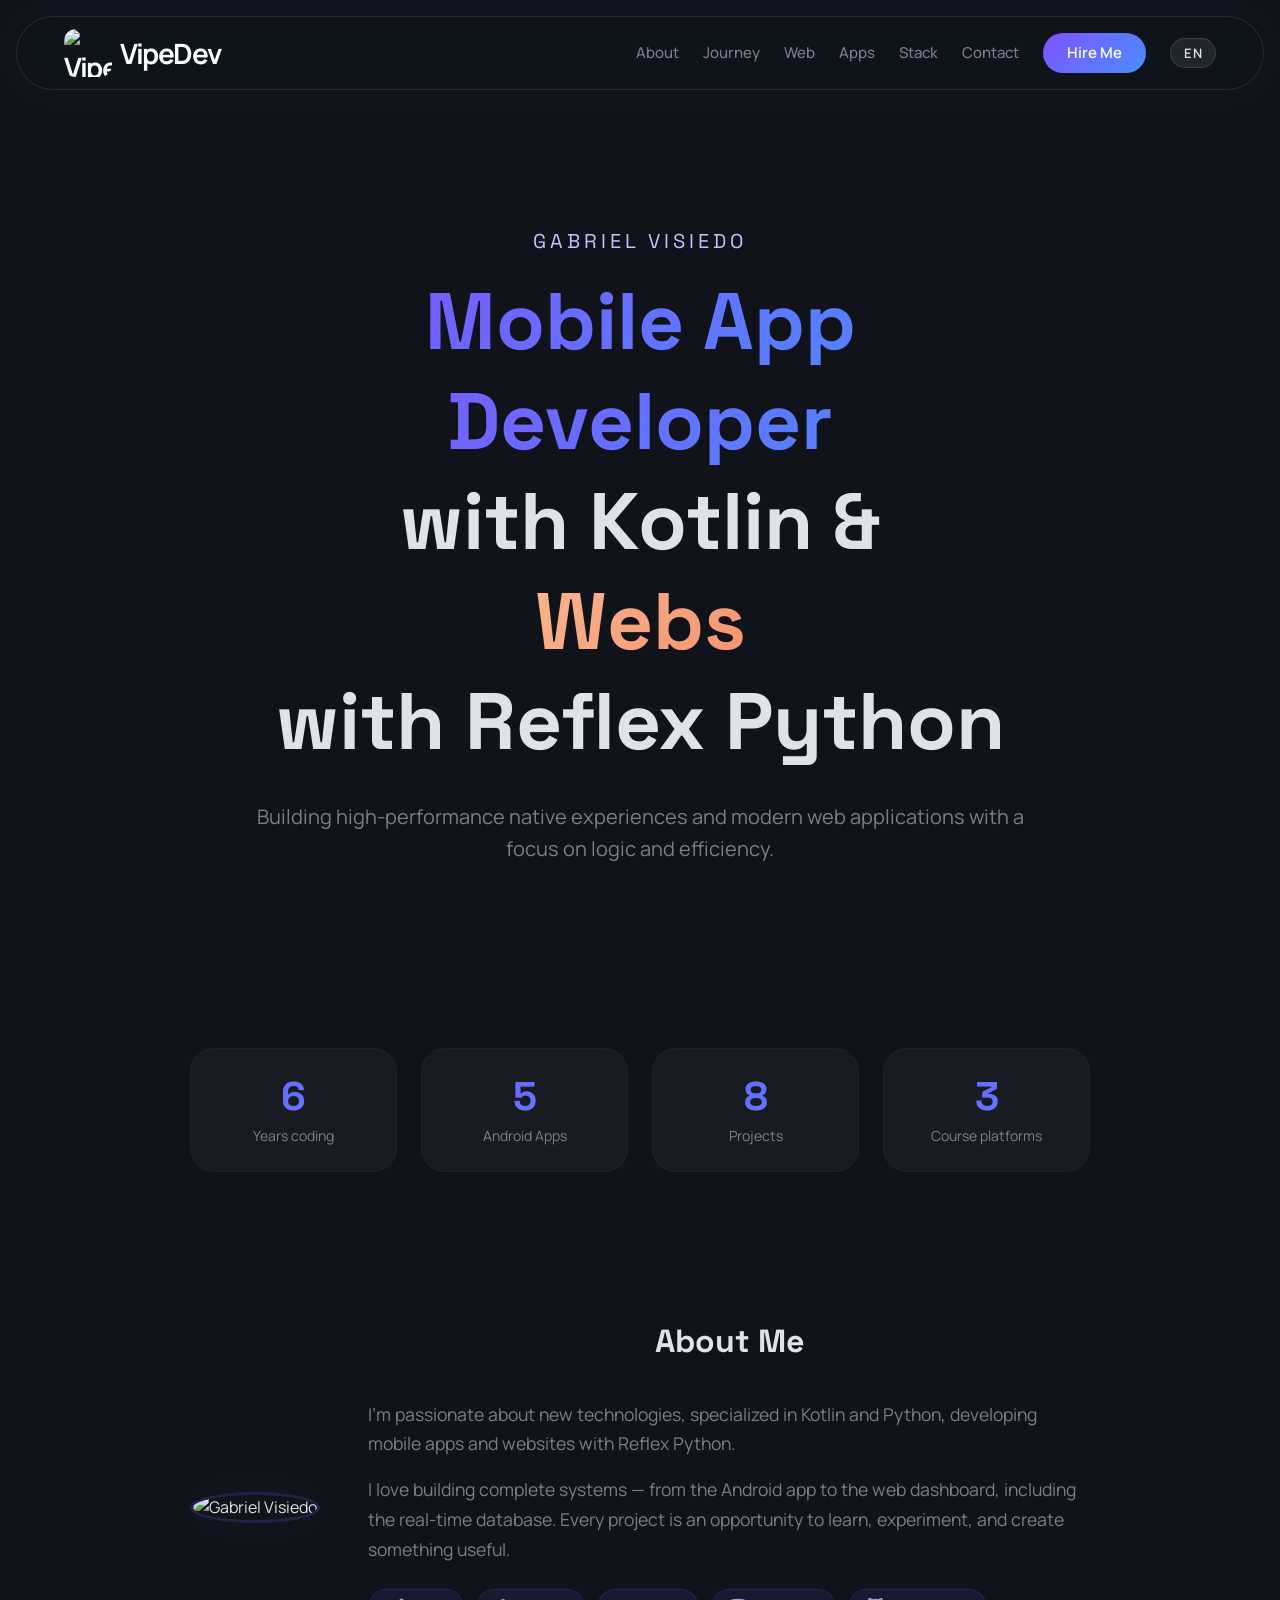
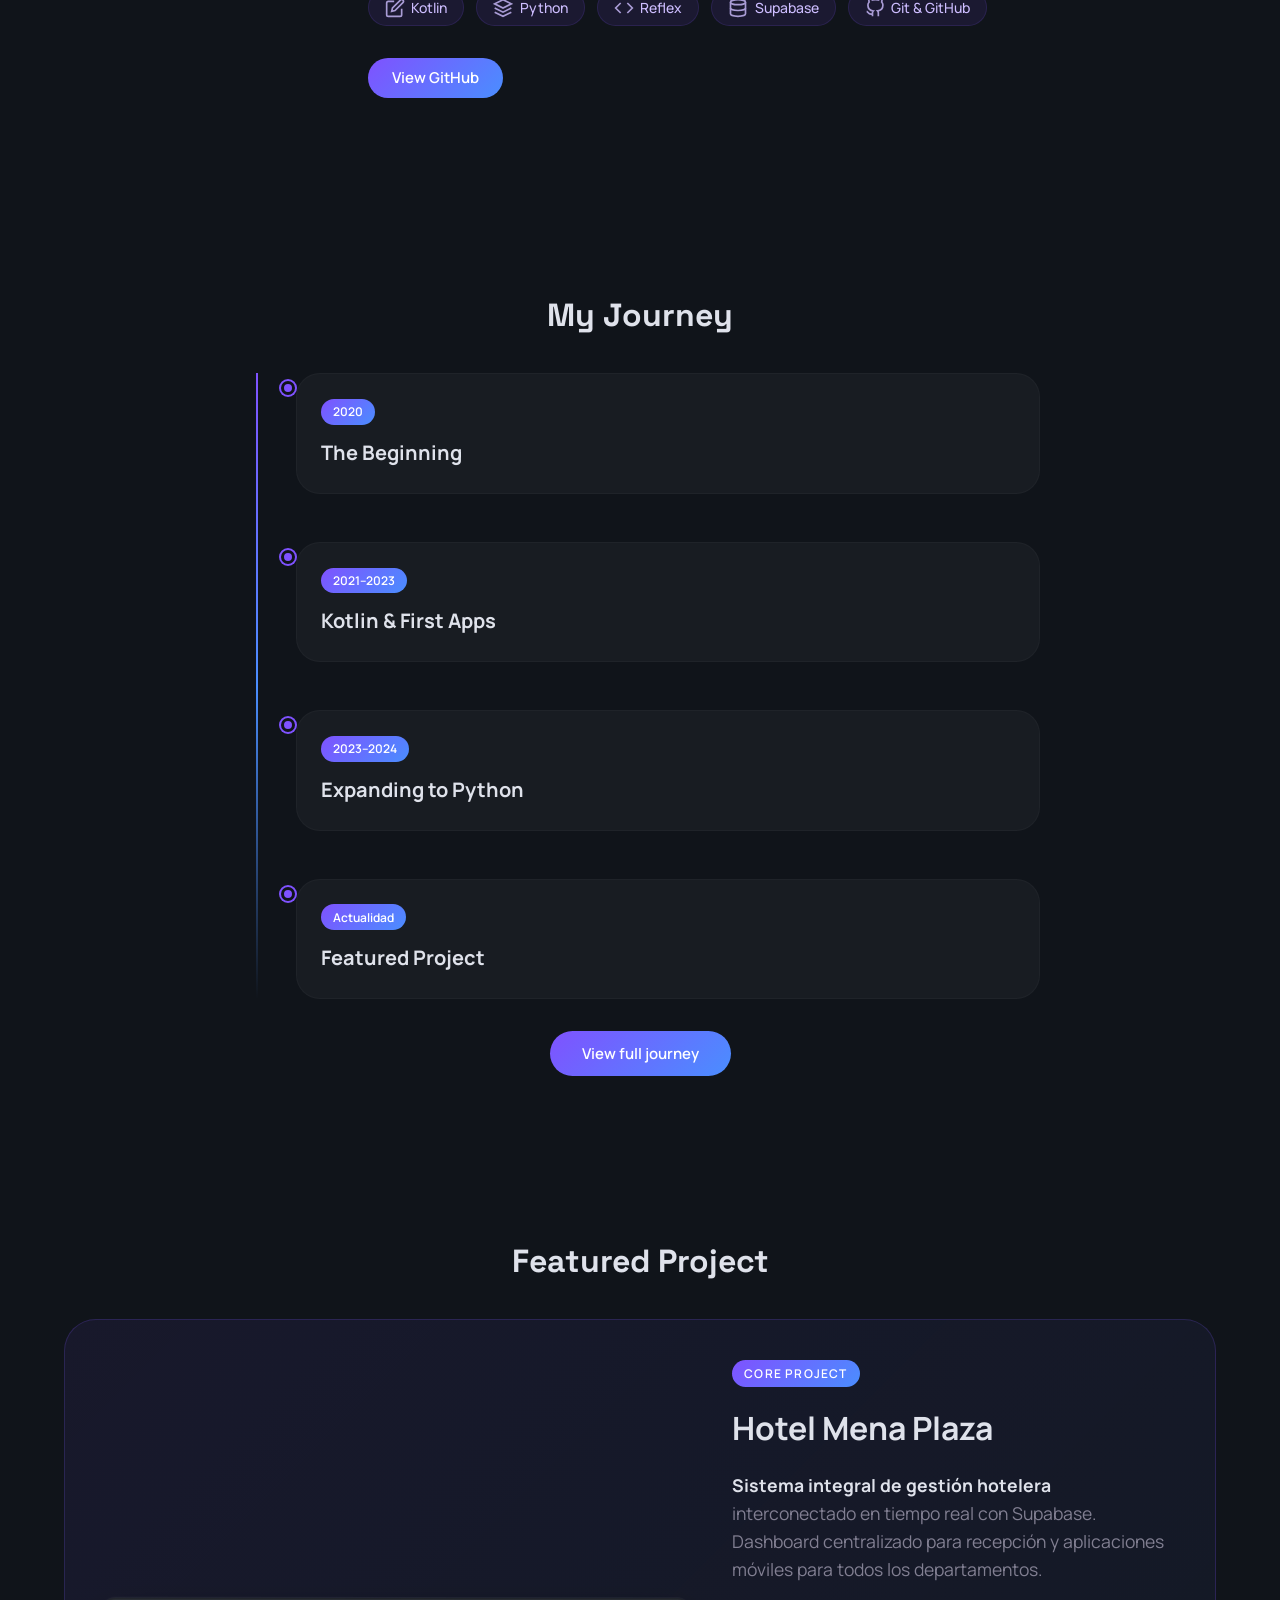
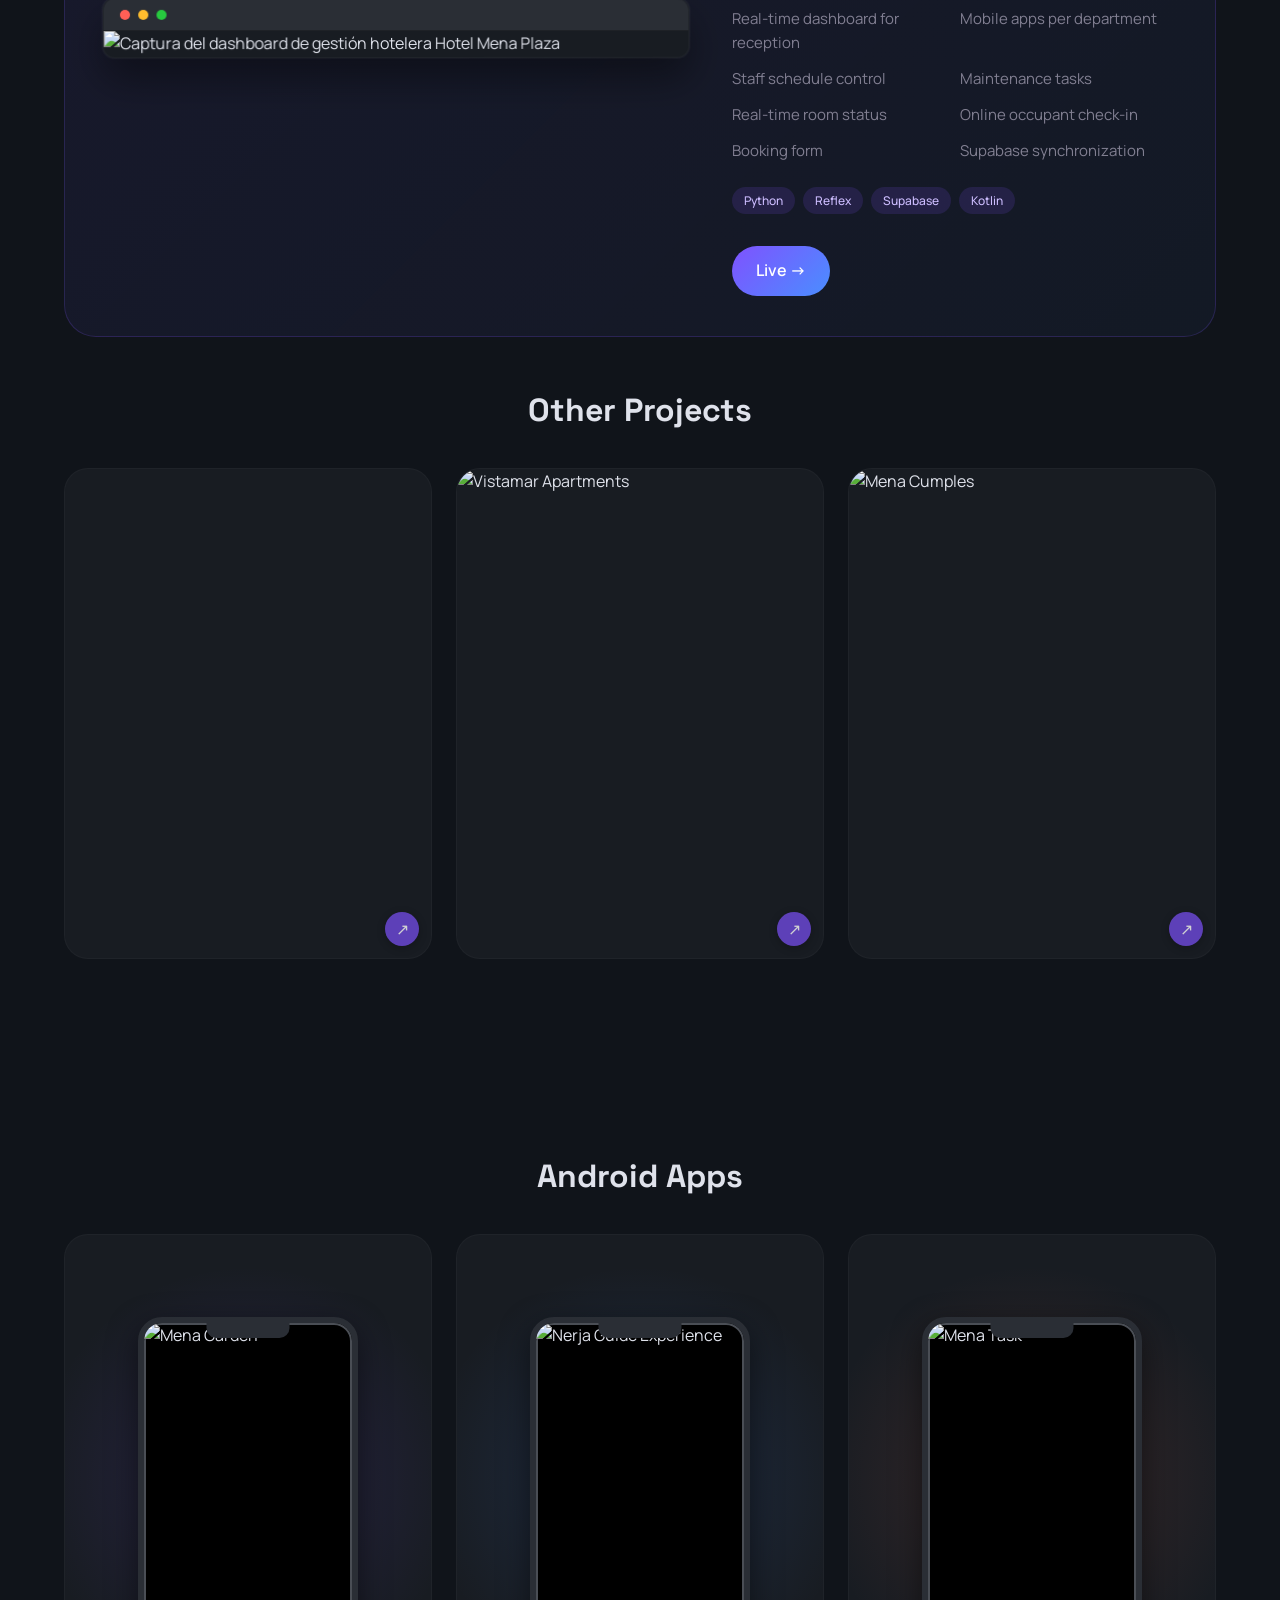
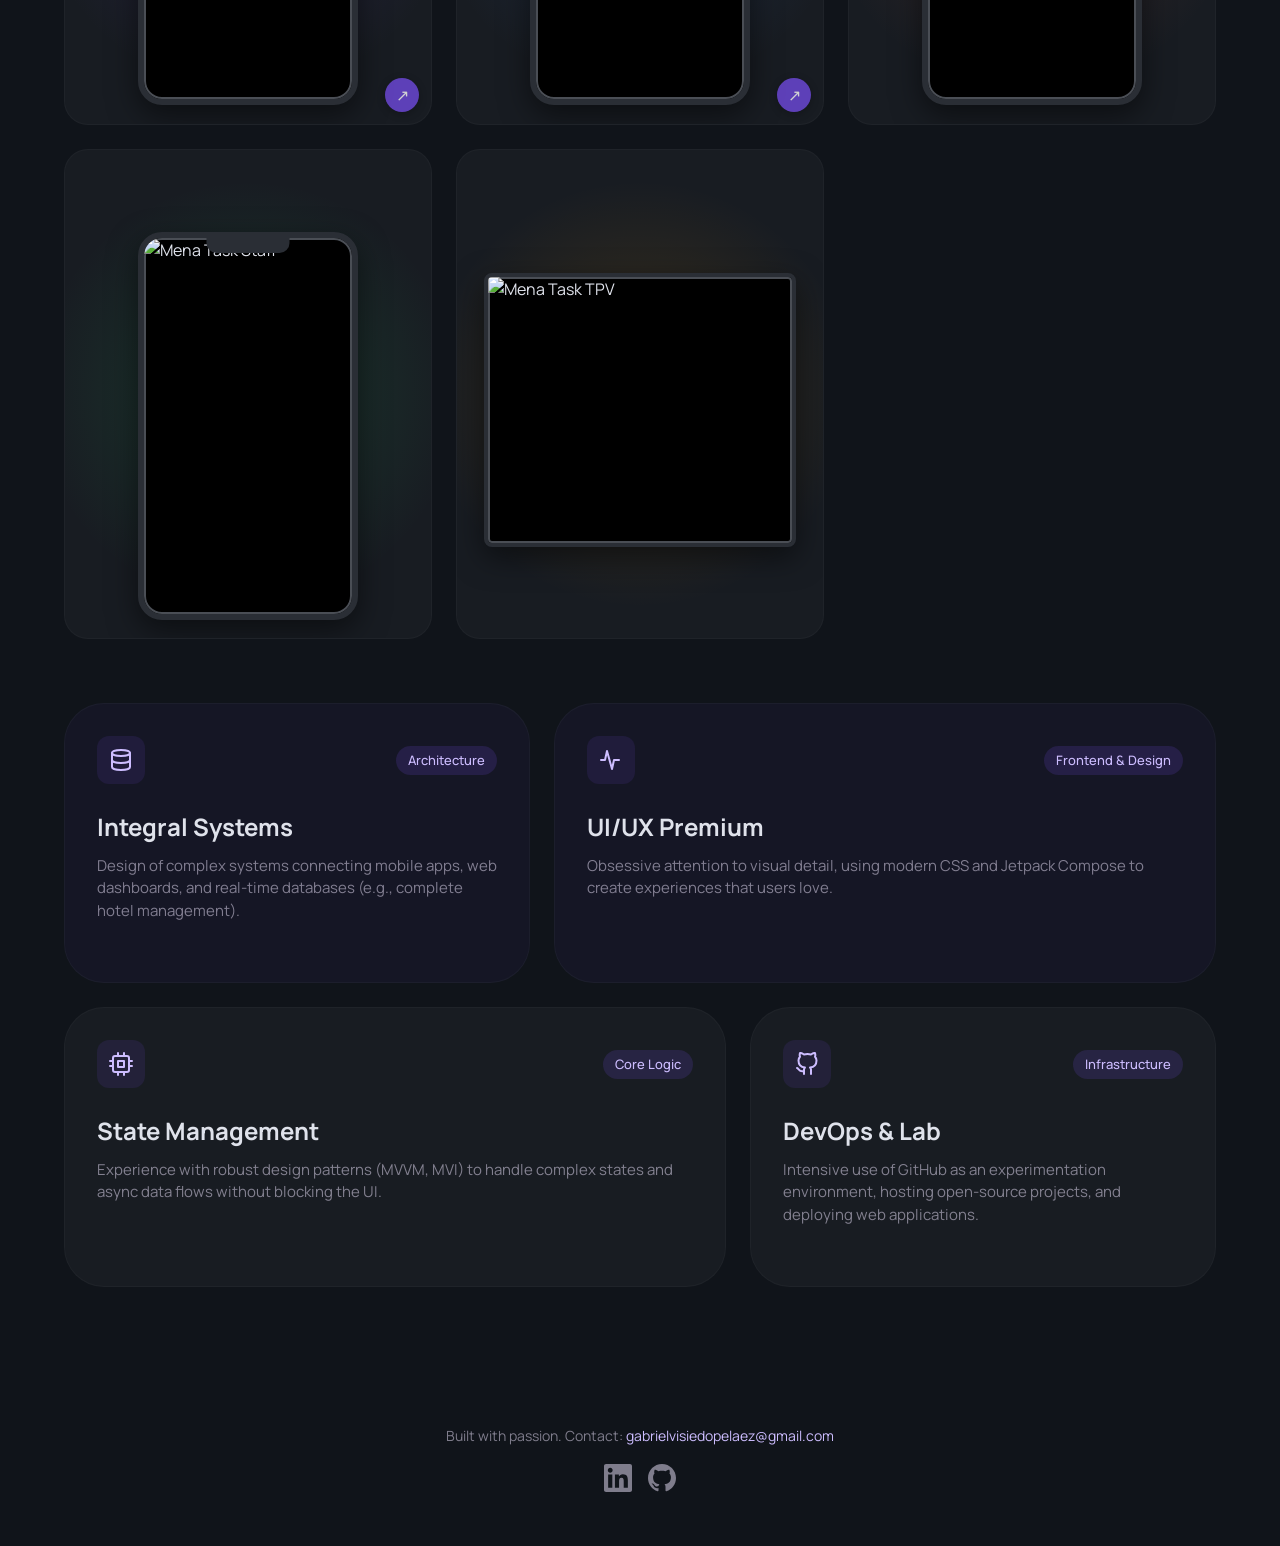
==== commit 1ec4adce: "actualizando contenido, seo etc" ====
--- a/index.html
+++ b/index.html
@@ -3,9 +3,13 @@
 <head>
     <meta charset="UTF-8">
     <meta name="viewport" content="width=device-width, initial-scale=1.0">
-    <title>Gabriel Visiedo | VipeDev ARCHITECT.2026</title>
+    <title>Gabriel Visiedo | Mobile &amp; Web Developer (Kotlin, Python, Reflex)</title>
     <link rel="icon" href="favicon.ico">
     <meta name="description" content="Gabriel Visiedo | VipeDev – Mobile App Developer with Kotlin & Web Developer with Reflex Python. Portafolio de aplicaciones Android, dashboards web y sistemas integrales.">
+    <link rel="canonical" href="https://gaby79dev.github.io/">
+    <link rel="alternate" hreflang="es" href="https://gaby79dev.github.io/">
+    <link rel="alternate" hreflang="en" href="https://gaby79dev.github.io/">
+    <link rel="alternate" hreflang="x-default" href="https://gaby79dev.github.io/">
     <meta property="og:title" content="Gabriel Visiedo | VipeDev">
     <meta property="og:description" content="Mobile App Developer with Kotlin & Web Developer with Reflex Python. Building high-performance native experiences and modern web applications.">
     <meta property="og:image" content="https://gaby79dev.github.io/images/icon.webp">
@@ -14,6 +18,42 @@
     <meta name="twitter:card" content="summary_large_image">
     <meta name="twitter:title" content="Gabriel Visiedo | VipeDev">
     <meta name="twitter:description" content="Mobile App Developer with Kotlin & Web Developer with Reflex Python.">
+    <script type="application/ld+json">
+    {
+        "@context": "https://schema.org",
+        "@type": "Person",
+        "name": "Gabriel Visiedo",
+        "alternateName": "VipeDev",
+        "url": "https://gaby79dev.github.io",
+        "image": "https://gaby79dev.github.io/images/icon.webp",
+        "sameAs": [
+            "https://github.com/Gaby79dev",
+            "https://www.linkedin.com/in/gabriel-visiedo-pel%C3%A1ez-993675303/"
+        ],
+        "knowsAbout": ["Kotlin", "Python", "Android Development", "Reflex", "Supabase", "Web Development"],
+        "description": "Mobile App Developer with Kotlin & Web Developer with Reflex Python",
+        "worksOn": [
+            {
+                "@type": "WebApplication",
+                "name": "Hotel Mena Plaza",
+                "description": "Sistema integral de gestión hotelera con dashboard web y apps móviles",
+                "url": "https://www.hotelmenaplaza.es/"
+            },
+            {
+                "@type": "MobileApplication",
+                "name": "Mena Garden",
+                "description": "App para GastroBar en Nerja",
+                "url": "https://play.google.com/store/apps/details?id=com.garden.menagarden&hl=es"
+            },
+            {
+                "@type": "MobileApplication",
+                "name": "Nerja Guide Experience",
+                "description": "Guía turística de Nerja",
+                "url": "https://play.google.com/store/apps/details?id=com.nerjaexperienceguide.nerjaexperienceguide&hl=es_PA"
+            }
+        ]
+    }
+    </script>
     <link rel="preconnect" href="https://fonts.googleapis.com">
     <link rel="preconnect" href="https://fonts.gstatic.com" crossorigin>
     <link href="https://fonts.googleapis.com/css2?family=Manrope:wght@400;600;800&family=Space+Grotesk:wght@500;700&display=swap" rel="stylesheet">
@@ -33,6 +73,7 @@
             </button>
             <div class="nav-links" id="navLinks">
                 <a href="#about" class="nav-link" data-nav data-i18n="nav-about">Sobre mí</a>
+                <a href="#journey" class="nav-link" data-nav data-i18n="nav-journey">Trayectoria</a>
                 <a href="#projects" class="nav-link" data-nav data-i18n="nav-projects">Web</a>
                 <a href="#apps" class="nav-link" data-nav data-i18n="nav-apps">Apps</a>
                 <a href="#work" class="nav-link" data-nav data-i18n="nav-stack">Stack</a>
@@ -60,8 +101,29 @@
             </p>
         </section>
 
+        <section class="metrics" data-reveal>
+            <div class="metrics-grid">
+                <div class="metric-item">
+                    <span class="metric-number" data-target="6">0</span>
+                    <span class="metric-label" data-i18n="metric-years">Años programando</span>
+                </div>
+                <div class="metric-item">
+                    <span class="metric-number" data-target="5">0</span>
+                    <span class="metric-label" data-i18n="metric-apps">Apps Android</span>
+                </div>
+                <div class="metric-item">
+                    <span class="metric-number" data-target="8">0</span>
+                    <span class="metric-label" data-i18n="metric-projects">Proyectos</span>
+                </div>
+                <div class="metric-item">
+                    <span class="metric-number" data-target="3">0</span>
+                    <span class="metric-label" data-i18n="metric-courses">Plataformas de cursos</span>
+                </div>
+            </div>
+        </section>
+
         <section class="about" id="about">
-            <div class="about-content">
+            <div class="about-content" data-reveal>
                 <div class="about-avatar">
                     <img src="images/icon.webp" alt="Gabriel Visiedo" class="about-photo" loading="lazy">
                 </div>
@@ -98,15 +160,57 @@
                             Git & GitHub
                         </span>
                     </div>
-                    <a href="#" class="btn-primary about-cv" data-i18n="about-cv" onclick="alert('Añade aquí tu CV en PDF'); return false;">Descargar CV</a>
+                    <a href="https://github.com/Gaby79dev" target="_blank" rel="noopener noreferrer" class="btn-primary about-cv" data-i18n="about-cv">
+                        <svg width="18" height="18" viewBox="0 0 24 24" fill="currentColor"><path d="M12 0c-6.626 0-12 5.373-12 12 0 5.302 3.438 9.8 8.207 11.387.599.111.793-.261.793-.577v-2.234c-3.338.726-4.033-1.416-4.033-1.416-.546-1.387-1.333-1.756-1.333-1.756-1.089-.745.083-.729.083-.729 1.205.084 1.839 1.237 1.839 1.237 1.07 1.834 2.807 1.304 3.492.997.107-.775.418-1.305.762-1.604-2.665-.305-5.467-1.334-5.467-5.931 0-1.311.469-2.381 1.236-3.221-.124-.303-.535-1.524.117-3.176 0 0 1.008-.322 3.301 1.23.957-.266 1.983-.399 3.003-.404 1.02.005 2.047.138 3.006.404 2.291-1.552 3.297-1.23 3.297-1.23.653 1.653.242 2.874.118 3.176.77.84 1.235 1.911 1.235 3.221 0 4.609-2.807 5.624-5.479 5.921.43.372.823 1.102.823 2.222v3.293c0 .319.192.694.801.576 4.765-1.589 8.199-6.086 8.199-11.386 0-6.627-5.373-12-12-12z"/></svg>
+                        <span data-i18n="about-cv">Ver GitHub</span>
+                    </a>
                 </div>
             </div>
         </section>
 
+        <section class="journey" id="journey">
+            <h2 class="section-title" data-i18n="journey-title" data-reveal>Mi Trayectoria</h2>
+            <div class="timeline">
+                <div class="timeline-item" data-reveal>
+                    <div class="timeline-dot"></div>
+                    <div class="timeline-content">
+                        <span class="timeline-year">2020</span>
+                        <h3 data-i18n="journey-1-title">El inicio de todo</h3>
+                        <div class="timeline-body"><p data-i18n="journey-1-desc">Durante la pandemia, aprovechando el confinamiento, comencé a estudiar programación de forma autodidacta. Mi curiosidad por la tecnología me llevó a sumergirme en Python, Kotlin y el desarrollo de software.</p></div>
+                    </div>
+                </div>
+                <div class="timeline-item" data-reveal>
+                    <div class="timeline-dot"></div>
+                    <div class="timeline-content">
+                        <span class="timeline-year">2021–2023</span>
+                        <h3 data-i18n="journey-2-title">Kotlin & primeras apps</h3>
+                        <div class="timeline-body"><p data-i18n="journey-2-desc">Me especialicé con cursos de Kotlin en Udemy y Coursera, desarrollando varias aplicaciones Android. Publiqué mis primeras apps en Google Play (Mena Garden, Nerja Guide Experience) y comencé a explorar el ecosistema móvil.</p></div>
+                    </div>
+                </div>
+                <div class="timeline-item" data-reveal>
+                    <div class="timeline-dot"></div>
+                    <div class="timeline-content">
+                        <span class="timeline-year">2023–2024</span>
+                        <h3 data-i18n="journey-3-title">Expansión a Python</h3>
+                        <div class="timeline-body"><p data-i18n="journey-3-desc">A través de Fundae, realicé cursos de automatizaciones con Python, programación web con Python e inteligencia artificial. También desarrollé sitios web con Reflex para clientes como Vistamar Apartments.</p></div>
+                    </div>
+                </div>
+                <div class="timeline-item" data-reveal>
+                    <div class="timeline-dot"></div>
+                    <div class="timeline-content">
+                        <span class="timeline-year">Actualidad</span>
+                        <h3 data-i18n="journey-4-title">Proyecto destacado</h3>
+                        <div class="timeline-body"><p data-i18n="journey-4-desc">Sistema integral de gestión hotelera (Hotel Mena Plaza): dashboard web con Reflex, apps Android con Kotlin y base de datos en tiempo real con Supabase. Mi proyecto más ambicioso, donde aplico todo lo aprendido.</p></div>
+                    </div>
+                </div>
+            </div>
+            <button class="timeline-toggle" data-i18n="journey-toggle" aria-expanded="false">Ver trayectoria completa</button>
+        </section>
+
         <section class="projects" id="projects">
-            <h2 class="section-title" data-i18n="projects-featured">Proyecto Destacado</h2>
+            <h2 class="section-title" data-i18n="projects-featured" data-reveal>Proyecto Destacado</h2>
             
-            <article class="featured-project">
+            <article class="featured-project" data-reveal>
                 <div class="browser-mockup-container">
                     <div class="browser-mockup">
                         <div class="browser-header">
@@ -114,7 +218,7 @@
                             <span class="browser-dot yellow"></span>
                             <span class="browser-dot green"></span>
                         </div>
-                        <img src="images/web_hotel_1.png" alt="Hotel Mena Plaza" class="featured-screenshot" loading="lazy">
+                        <img src="images/web_hotel_1.png" alt="Captura del dashboard de gestión hotelera Hotel Mena Plaza" class="featured-screenshot" loading="lazy">
                     </div>
                 </div>
                 <div class="featured-info">
@@ -144,11 +248,11 @@
                 </div>
             </article>
 
-            <h2 class="section-title" data-i18n="projects-other">Otros Proyectos</h2>
+            <h2 class="section-title" data-i18n="projects-other" data-reveal>Otros Proyectos</h2>
             
-            <div class="projects-grid">
+            <div class="projects-grid" data-reveal>
                 <article class="project-card">
-                    <img src="images/web_hotel_1.png" alt="Hotel Mena Plaza" class="project-screenshot" loading="lazy" onerror="this.style.display='none'">
+                    <img src="images/web_hotel_1.png" alt="Hotel Mena Plaza - Sistema integral de gestión hotelera web" class="project-screenshot" loading="lazy" onerror="this.style.display='none'">
                     <div class="project-overlay">
                         <h3 data-i18n="project-hotel-title">Hotel Mena Plaza</h3>
                         <p data-i18n="project-hotel-desc">Gestión hotelera con reservas, habitaciones y multiidioma</p>
@@ -189,9 +293,9 @@
         </section>
 
         <section class="apps" id="apps">
-            <h2 class="section-title" data-i18n="apps-title">Apps Android</h2>
+            <h2 class="section-title" data-i18n="apps-title" data-reveal>Apps Android</h2>
             
-            <div class="projects-grid">
+            <div class="projects-grid" data-reveal>
                 <article class="app-card">
                     <div class="app-card-bg gradient-1"></div>
                     <div class="phone-mockup">
@@ -273,7 +377,7 @@
         </section>
 
         <section class="bento-grid" id="work">
-            <article class="bento-card featured">
+            <article class="bento-card featured" data-reveal>
                 <div class="card-header">
                     <div class="icon-box">
                         <svg xmlns="http://www.w3.org/2000/svg" width="24" height="24" viewBox="0 0 24 24" fill="none" stroke="currentColor" stroke-width="2" stroke-linecap="round" stroke-linejoin="round"><ellipse cx="12" cy="5" rx="9" ry="3"></ellipse><path d="M21 12c0 1.66-4 3-9 3s-9-1.34-9-3"></path><path d="M3 5v14c0 1.66 4 3 9 3s9-1.34 9-3V5"></path></svg>
@@ -286,7 +390,7 @@
                 </div>
             </article>
 
-            <article class="bento-card featured">
+            <article class="bento-card featured" data-reveal>
                 <div class="card-header">
                     <div class="icon-box">
                         <svg xmlns="http://www.w3.org/2000/svg" width="24" height="24" viewBox="0 0 24 24" fill="none" stroke="currentColor" stroke-width="2" stroke-linecap="round" stroke-linejoin="round"><path d="M2 12h4l2-9 5 18 2-9h5"></path></svg>
@@ -299,7 +403,7 @@
                 </div>
             </article>
 
-            <article class="bento-card">
+            <article class="bento-card" data-reveal>
                 <div class="card-header">
                     <div class="icon-box">
                         <svg xmlns="http://www.w3.org/2000/svg" width="24" height="24" viewBox="0 0 24 24" fill="none" stroke="currentColor" stroke-width="2" stroke-linecap="round" stroke-linejoin="round"><rect x="4" y="4" width="16" height="16" rx="2" ry="2"></rect><rect x="9" y="9" width="6" height="6"></rect><line x1="9" y1="1" x2="9" y2="4"></line><line x1="15" y1="1" x2="15" y2="4"></line><line x1="9" y1="20" x2="9" y2="23"></line><line x1="15" y1="20" x2="15" y2="23"></line><line x1="20" y1="9" x2="23" y2="9"></line><line x1="20" y1="14" x2="23" y2="14"></line><line x1="1" y1="9" x2="4" y2="9"></line><line x1="1" y1="14" x2="4" y2="14"></line></svg>
@@ -312,7 +416,7 @@
                 </div>
             </article>
 
-            <article class="bento-card">
+            <article class="bento-card" data-reveal>
                 <div class="card-header">
                     <div class="icon-box">
                         <svg xmlns="http://www.w3.org/2000/svg" width="24" height="24" viewBox="0 0 24 24" fill="none" stroke="currentColor" stroke-width="2" stroke-linecap="round" stroke-linejoin="round"><path d="M9 19c-5 1.5-5-2.5-7-3m14 6v-3.87a3.37 3.37 0 0 0-.94-2.61c3.14-.35 6.44-1.54 6.44-7A5.44 5.44 0 0 0 20 4.77 5.07 5.07 0 0 0 19.91 1S18.73.65 16 2.48a13.38 13.38 0 0 0-7 0C6.27.65 5.09 1 5.09 1A5.07 5.07 0 0 0 5 4.77a5.44 5.44 0 0 0-1.5 3.78c0 5.42 3.3 6.61 6.44 7A3.37 3.37 0 0 0 9 18.13V22"></path></svg>
@@ -338,6 +442,10 @@
             </a>
         </div>
     </footer>
+
+    <button class="back-to-top" id="backToTop" aria-label="Volver arriba">
+        <svg width="20" height="20" viewBox="0 0 24 24" fill="none" stroke="currentColor" stroke-width="3" stroke-linecap="round" stroke-linejoin="round"><polyline points="18 15 12 9 6 15"/></svg>
+    </button>
 
     <script src="translations.js"></script>
     <script>
@@ -374,6 +482,12 @@
                     }
                 }
             });
+            const toggleBtn = document.querySelector('.timeline-toggle');
+            const journey = document.querySelector('.journey');
+            if (toggleBtn && journey) {
+                const toggleKey = journey.classList.contains('expanded') ? 'journey-toggle-hide' : 'journey-toggle';
+                if (t[toggleKey]) toggleBtn.textContent = t[toggleKey];
+            }
             localStorage.setItem('lang', lang);
         }
 
@@ -386,6 +500,85 @@
             const saved = localStorage.getItem('lang') || (navigator.language.startsWith('en') ? 'en' : 'es');
             setLanguage(saved);
         })();
+
+        // Scroll reveal
+        const revealObserver = new IntersectionObserver((entries) => {
+            entries.forEach(entry => {
+                if (entry.isIntersecting) {
+                    entry.target.classList.add('revealed');
+                    revealObserver.unobserve(entry.target);
+                }
+            });
+        }, { threshold: 0.15, rootMargin: '0px 0px -50px 0px' });
+
+        document.querySelectorAll('[data-reveal]').forEach(el => revealObserver.observe(el));
+
+        // Counter animation
+        function animateCounter(el) {
+            const target = parseInt(el.dataset.target);
+            if (!target) return;
+            const duration = 1200;
+            const start = performance.now();
+            function update(now) {
+                const elapsed = now - start;
+                const progress = Math.min(elapsed / duration, 1);
+                el.textContent = Math.floor(progress * target);
+                if (progress < 1) requestAnimationFrame(update);
+                else el.textContent = target;
+            }
+            requestAnimationFrame(update);
+        }
+
+        const counterObserver = new IntersectionObserver((entries) => {
+            entries.forEach(entry => {
+                if (entry.isIntersecting) {
+                    entry.target.querySelectorAll('.metric-number').forEach(counter => {
+                        if (!counter.dataset.animated) {
+                            counter.dataset.animated = 'true';
+                            animateCounter(counter);
+                        }
+                    });
+                    counterObserver.unobserve(entry.target);
+                }
+            });
+        }, { threshold: 0.5 });
+
+        const metricsSection = document.querySelector('.metrics');
+        if (metricsSection) counterObserver.observe(metricsSection);
+
+        // Back to top
+        const backToTop = document.getElementById('backToTop');
+        window.addEventListener('scroll', () => {
+            if (window.scrollY > 500) {
+                backToTop.classList.add('visible');
+            } else {
+                backToTop.classList.remove('visible');
+            }
+        }, { passive: true });
+
+        backToTop.addEventListener('click', () => {
+            window.scrollTo({ top: 0, behavior: 'smooth' });
+        });
+
+        // Click en cards
+        document.addEventListener('click', (e) => {
+            const card = e.target.closest('.project-card, .app-card');
+            if (!card) return;
+            if (e.target.closest('a')) return;
+            const link = card.querySelector('.project-link');
+            if (link && link.href) window.open(link.href, '_blank');
+        });
+
+        // Timeline toggle
+        const timelineToggle = document.querySelector('.timeline-toggle');
+        const journey = document.querySelector('.journey');
+        timelineToggle.addEventListener('click', () => {
+            const expanded = journey.classList.toggle('expanded');
+            timelineToggle.setAttribute('aria-expanded', expanded);
+            const key = expanded ? 'journey-toggle-hide' : 'journey-toggle';
+            const lang = document.documentElement.lang;
+            timelineToggle.textContent = translations[lang][key];
+        });
     </script>
 </body>
 </html>
--- a/styles.css
+++ b/styles.css
@@ -234,7 +234,9 @@
 }
 
 .about-cv {
-    display: inline-block;
+    display: inline-flex;
+    align-items: center;
+    gap: 0.5rem;
     margin-top: 0.5rem;
 }
 
@@ -265,6 +267,145 @@
 
     .about-cv {
         margin: 0 auto;
+    }
+}
+
+.journey {
+    padding: 6rem 0;
+}
+
+.timeline {
+    position: relative;
+    max-width: 800px;
+    margin: 0 auto;
+    padding-left: 2rem;
+}
+
+.timeline::before {
+    content: '';
+    position: absolute;
+    left: 1rem;
+    top: 0;
+    bottom: 0;
+    width: 2px;
+    background: linear-gradient(to bottom, var(--accent-purple), var(--accent-blue), transparent);
+}
+
+.timeline-item {
+    position: relative;
+    padding-bottom: 3rem;
+}
+
+.timeline-item:last-child {
+    padding-bottom: 0;
+}
+
+.timeline-dot {
+    position: absolute;
+    left: 1rem;
+    top: 0.5rem;
+    width: 14px;
+    height: 14px;
+    border-radius: 50%;
+    background: var(--accent-purple);
+    border: 3px solid var(--bg-primary);
+    box-shadow: 0 0 0 2px var(--accent-purple);
+    transform: translateX(-50%);
+    z-index: 1;
+}
+
+.timeline-content {
+    background: var(--bg-card);
+    border: 1px solid var(--border-subtle);
+    border-radius: 1.5rem;
+    padding: 1.5rem;
+    margin-left: 1.5rem;
+    transition: all 0.3s ease;
+}
+
+.timeline-year {
+    display: inline-block;
+    background: linear-gradient(135deg, var(--accent-purple), var(--accent-blue));
+    color: white;
+    padding: 0.2rem 0.75rem;
+    border-radius: 9999px;
+    font-size: 0.75rem;
+    font-weight: 600;
+    margin-bottom: 0.75rem;
+}
+
+.timeline-content h3 {
+    font-size: 1.25rem;
+    font-weight: 700;
+}
+
+.timeline-body {
+    max-height: 0;
+    overflow: hidden;
+    opacity: 0;
+    transition: max-height 0.5s ease, opacity 0.4s ease;
+}
+
+.journey.expanded .timeline-body {
+    max-height: 600px;
+    opacity: 1;
+}
+
+.timeline-body p {
+    margin-top: 1rem;
+}
+
+.timeline-content p {
+    color: var(--text-secondary);
+    font-size: 0.9375rem;
+    line-height: 1.6;
+}
+
+.timeline-toggle {
+    display: block;
+    margin: 2rem auto 0;
+    background: linear-gradient(135deg, var(--accent-purple), var(--accent-blue));
+    color: white;
+    padding: 0.75rem 2rem;
+    border: none;
+    border-radius: 9999px;
+    font-family: 'Manrope', sans-serif;
+    font-size: 0.9375rem;
+    font-weight: 600;
+    cursor: pointer;
+    transition: transform 0.2s ease, box-shadow 0.2s ease;
+}
+
+@media (hover: hover) {
+    .timeline-toggle:hover {
+        transform: translateY(-2px);
+        box-shadow: 0 4px 20px rgba(127, 82, 255, 0.3);
+    }
+}
+
+@media (hover: hover) {
+    .timeline-content:hover {
+        border-color: var(--border-accent);
+        background-color: var(--bg-card-hover);
+    }
+}
+
+@media (max-width: 768px) {
+    .timeline {
+        padding-left: 1.5rem;
+    }
+
+    .timeline::before {
+        left: 0.75rem;
+    }
+
+    .timeline-dot {
+        left: 0.75rem;
+    }
+
+    .timeline-content {
+        margin-left: 1rem;
+        padding: 1.25rem;
     }
 }
 
@@ -675,11 +816,13 @@
         flex-direction: column;
         justify-content: center;
         align-items: center;
-        gap: 2rem;
+        gap: 1.5rem;
         opacity: 0;
         pointer-events: none;
         transition: opacity 0.3s ease;
         z-index: 1050;
+        overflow-y: auto;
+        padding: 5rem 0;
     }
 
     .nav-links.nav-open {
@@ -927,3 +1070,150 @@
         transform: none;
     }
 }
+
+/* Click indicator for cards with links */
+.project-card:has(.project-link)::after,
+.app-card:has(.project-link)::after {
+    content: '↗';
+    position: absolute;
+    bottom: 0.75rem;
+    right: 0.75rem;
+    width: 34px;
+    height: 34px;
+    border-radius: 50%;
+    background: rgba(127, 82, 255, 0.85);
+    color: white;
+    font-size: 1rem;
+    display: flex;
+    align-items: center;
+    justify-content: center;
+    z-index: 3;
+    pointer-events: none;
+    opacity: 0.8;
+    box-shadow: 0 2px 10px rgba(0, 0, 0, 0.3);
+    line-height: 1;
+    transition: opacity 0.3s ease;
+}
+
+@media (hover: hover) {
+    .project-card:has(.project-link):hover::after,
+    .app-card:has(.project-link):hover::after {
+        opacity: 0;
+    }
+}
+
+/* Metrics */
+.metrics {
+    padding: 3rem 0;
+}
+
+.metrics-grid {
+    display: grid;
+    grid-template-columns: repeat(4, 1fr);
+    gap: 1.5rem;
+    max-width: 900px;
+    margin: 0 auto;
+}
+
+.metric-item {
+    text-align: center;
+    padding: 1.5rem 1rem;
+    background: var(--bg-card);
+    border: 1px solid var(--border-subtle);
+    border-radius: 1.5rem;
+    transition: all 0.3s ease;
+}
+
+.metric-number {
+    display: block;
+    font-family: 'Space Grotesk', sans-serif;
+    font-size: 2.5rem;
+    font-weight: 700;
+    background: linear-gradient(135deg, var(--accent-purple), var(--accent-blue));
+    -webkit-background-clip: text;
+    background-clip: text;
+    color: transparent;
+    line-height: 1.2;
+}
+
+.metric-label {
+    display: block;
+    color: var(--text-secondary);
+    font-size: 0.875rem;
+    margin-top: 0.25rem;
+}
+
+@media (hover: hover) {
+    .metric-item:hover {
+        border-color: var(--border-accent);
+        transform: translateY(-4px);
+    }
+}
+
+@media (max-width: 768px) {
+    .metrics-grid {
+        grid-template-columns: repeat(2, 1fr);
+        gap: 1rem;
+    }
+
+    .metric-number {
+        font-size: 2rem;
+    }
+}
+
+/* Scroll reveal */
+[data-reveal] {
+    opacity: 0;
+    transform: translateY(30px);
+    transition: opacity 0.6s cubic-bezier(0.16, 1, 0.3, 1), transform 0.6s cubic-bezier(0.16, 1, 0.3, 1);
+}
+
+[data-reveal].revealed {
+    opacity: 1;
+    transform: translateY(0);
+}
+
+/* Back to top */
+.back-to-top {
+    position: fixed;
+    bottom: 2rem;
+    right: 2rem;
+    z-index: 999;
+    width: 48px;
+    height: 48px;
+    border-radius: 50%;
+    background: linear-gradient(135deg, var(--accent-purple), var(--accent-blue));
+    color: white;
+    border: none;
+    cursor: pointer;
+    display: flex;
+    align-items: center;
+    justify-content: center;
+    opacity: 0;
+    transform: translateY(20px);
+    pointer-events: none;
+    transition: opacity 0.3s ease, transform 0.3s ease;
+    box-shadow: 0 4px 20px rgba(127, 82, 255, 0.3);
+}
+
+.back-to-top.visible {
+    opacity: 1;
+    transform: translateY(0);
+    pointer-events: all;
+}
+
+@media (hover: hover) {
+    .back-to-top:hover {
+        transform: translateY(-3px);
+        box-shadow: 0 6px 25px rgba(127, 82, 255, 0.5);
+    }
+}
+
+@media (max-width: 768px) {
+    .back-to-top {
+        bottom: 1.5rem;
+        right: 1.5rem;
+        width: 44px;
+        height: 44px;
+    }
+}
